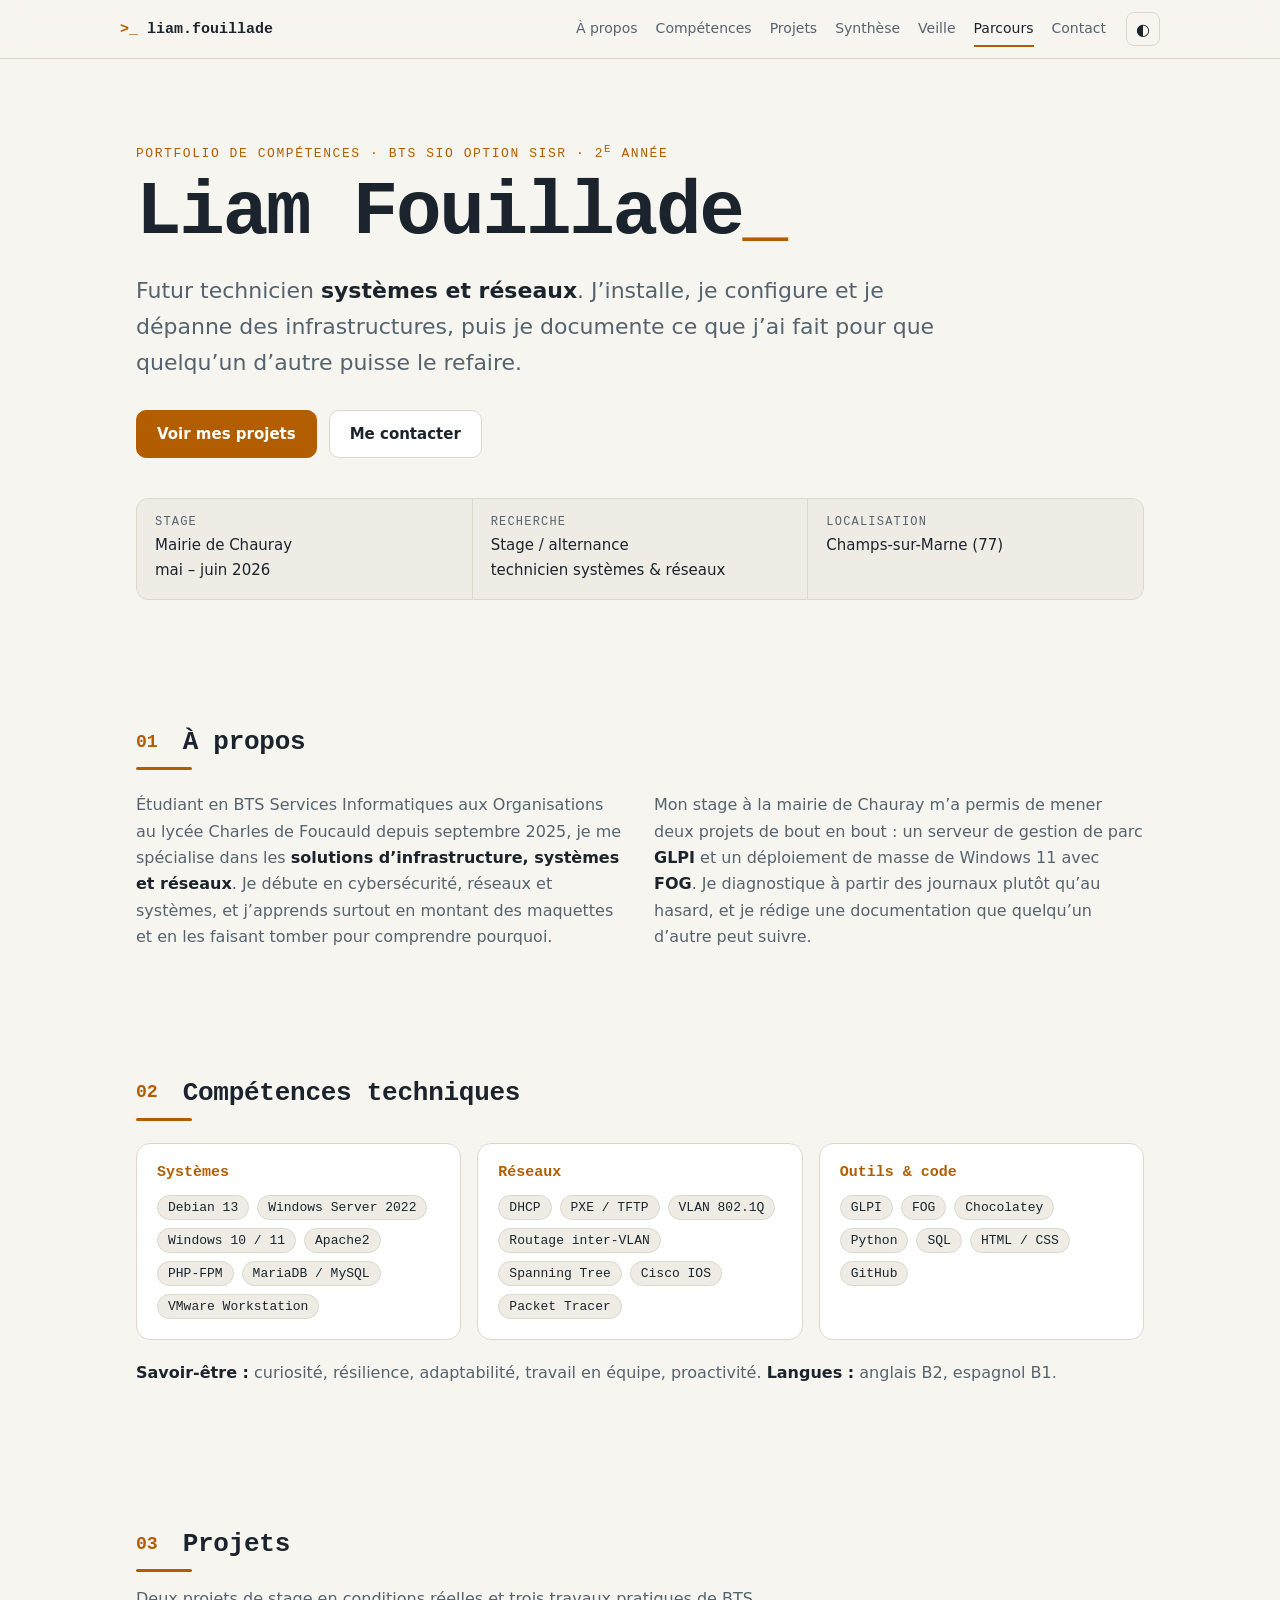
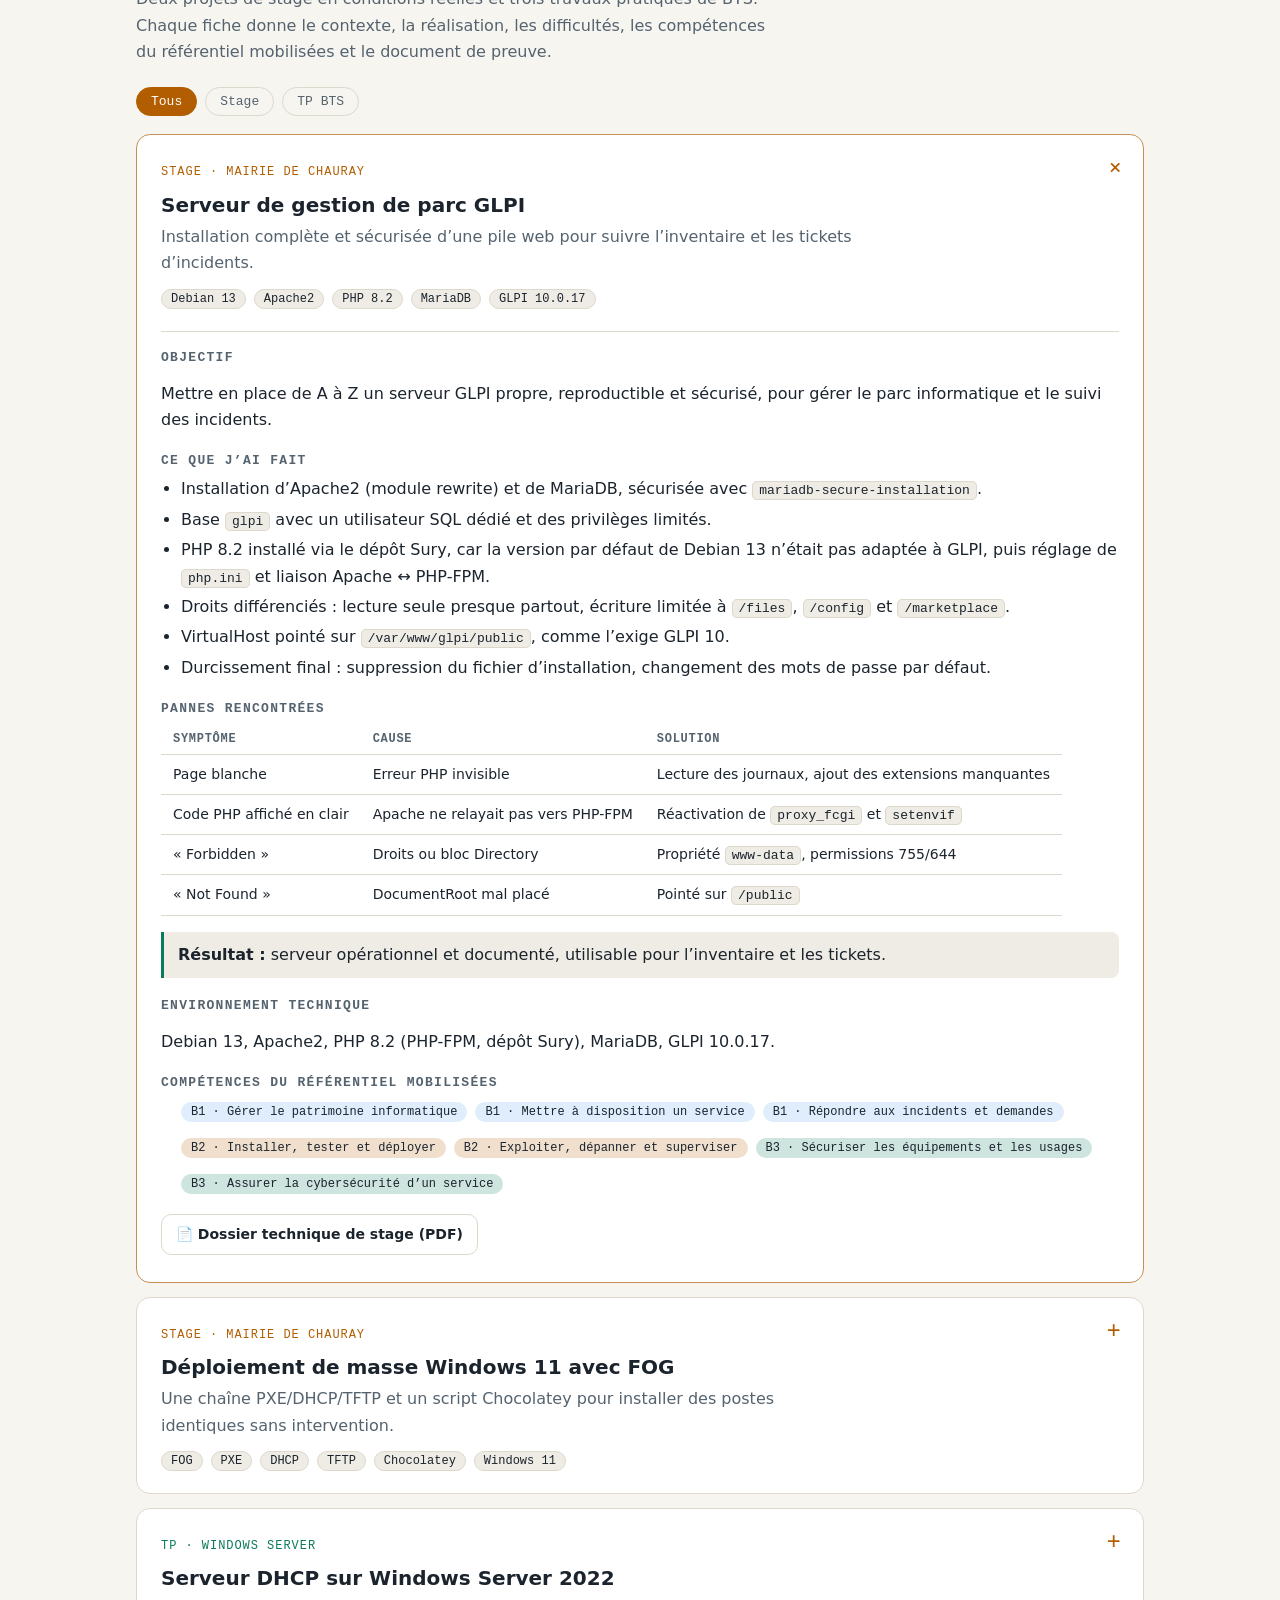
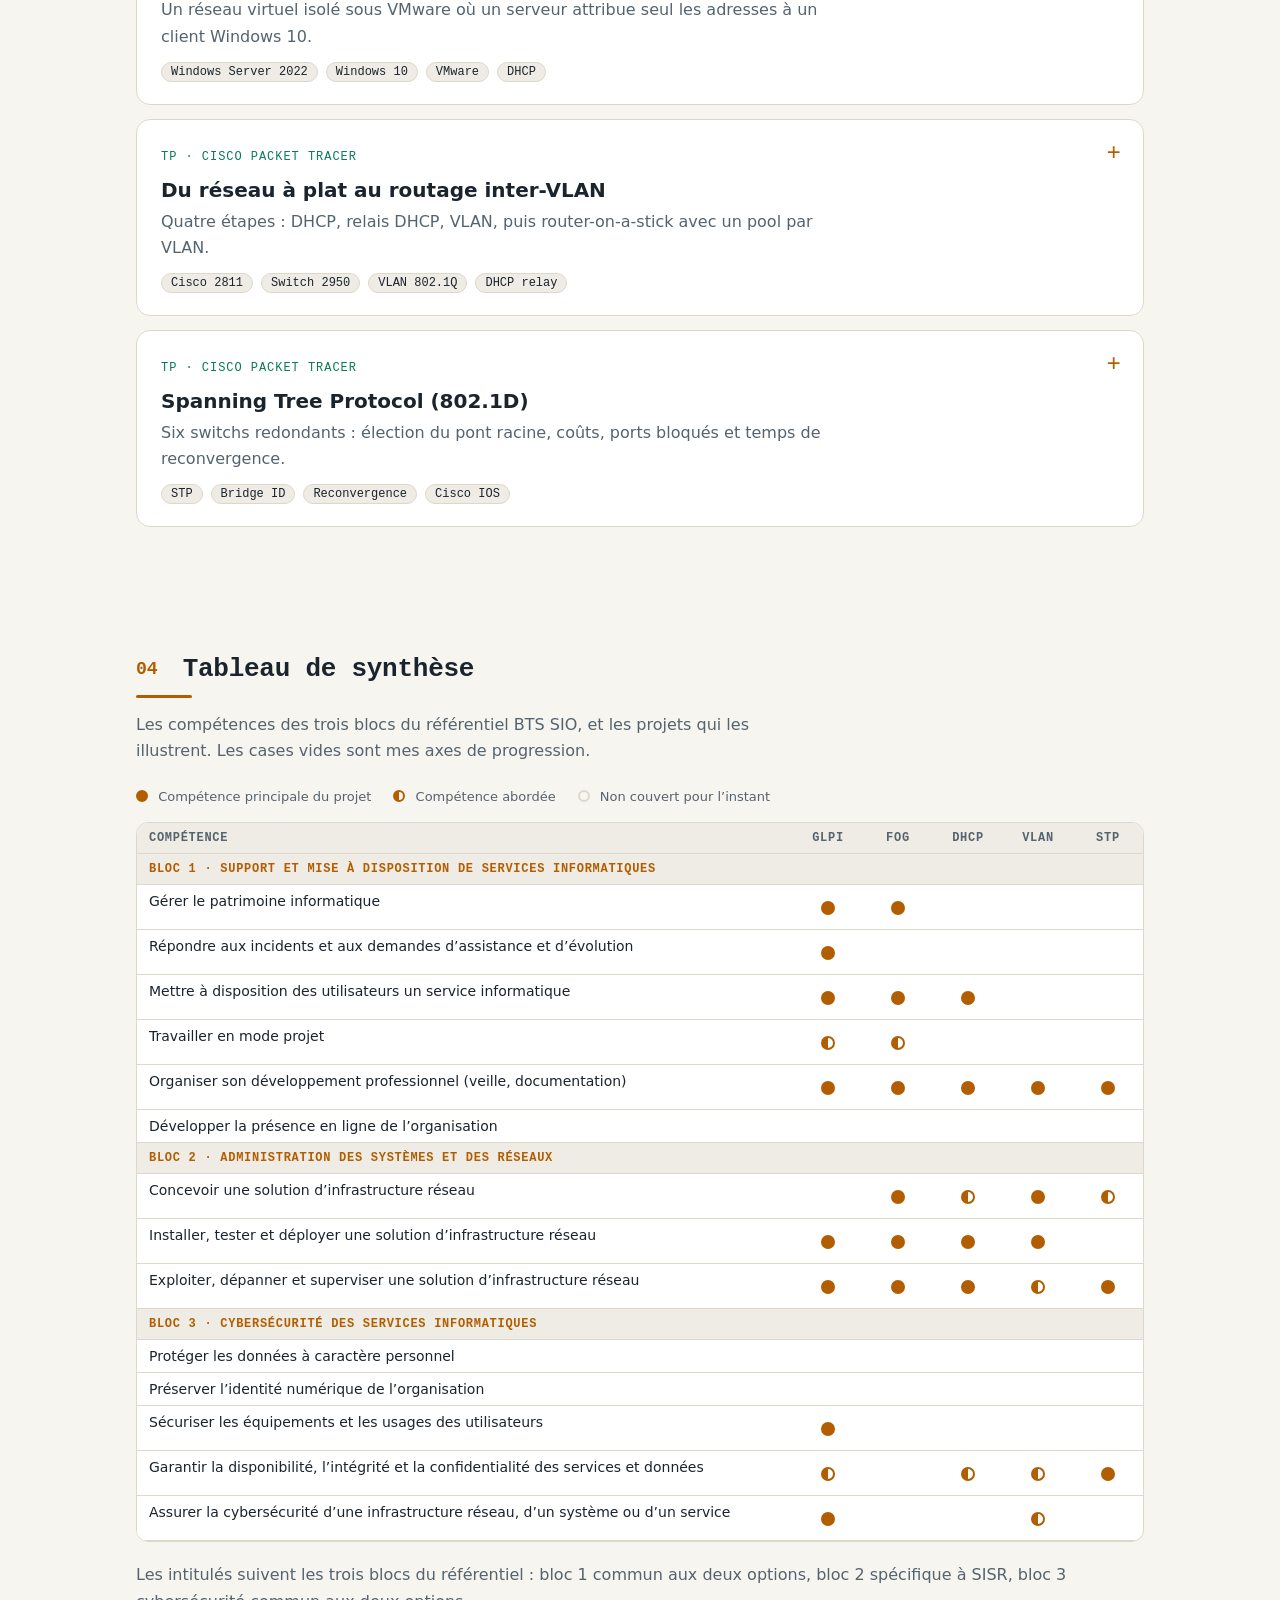
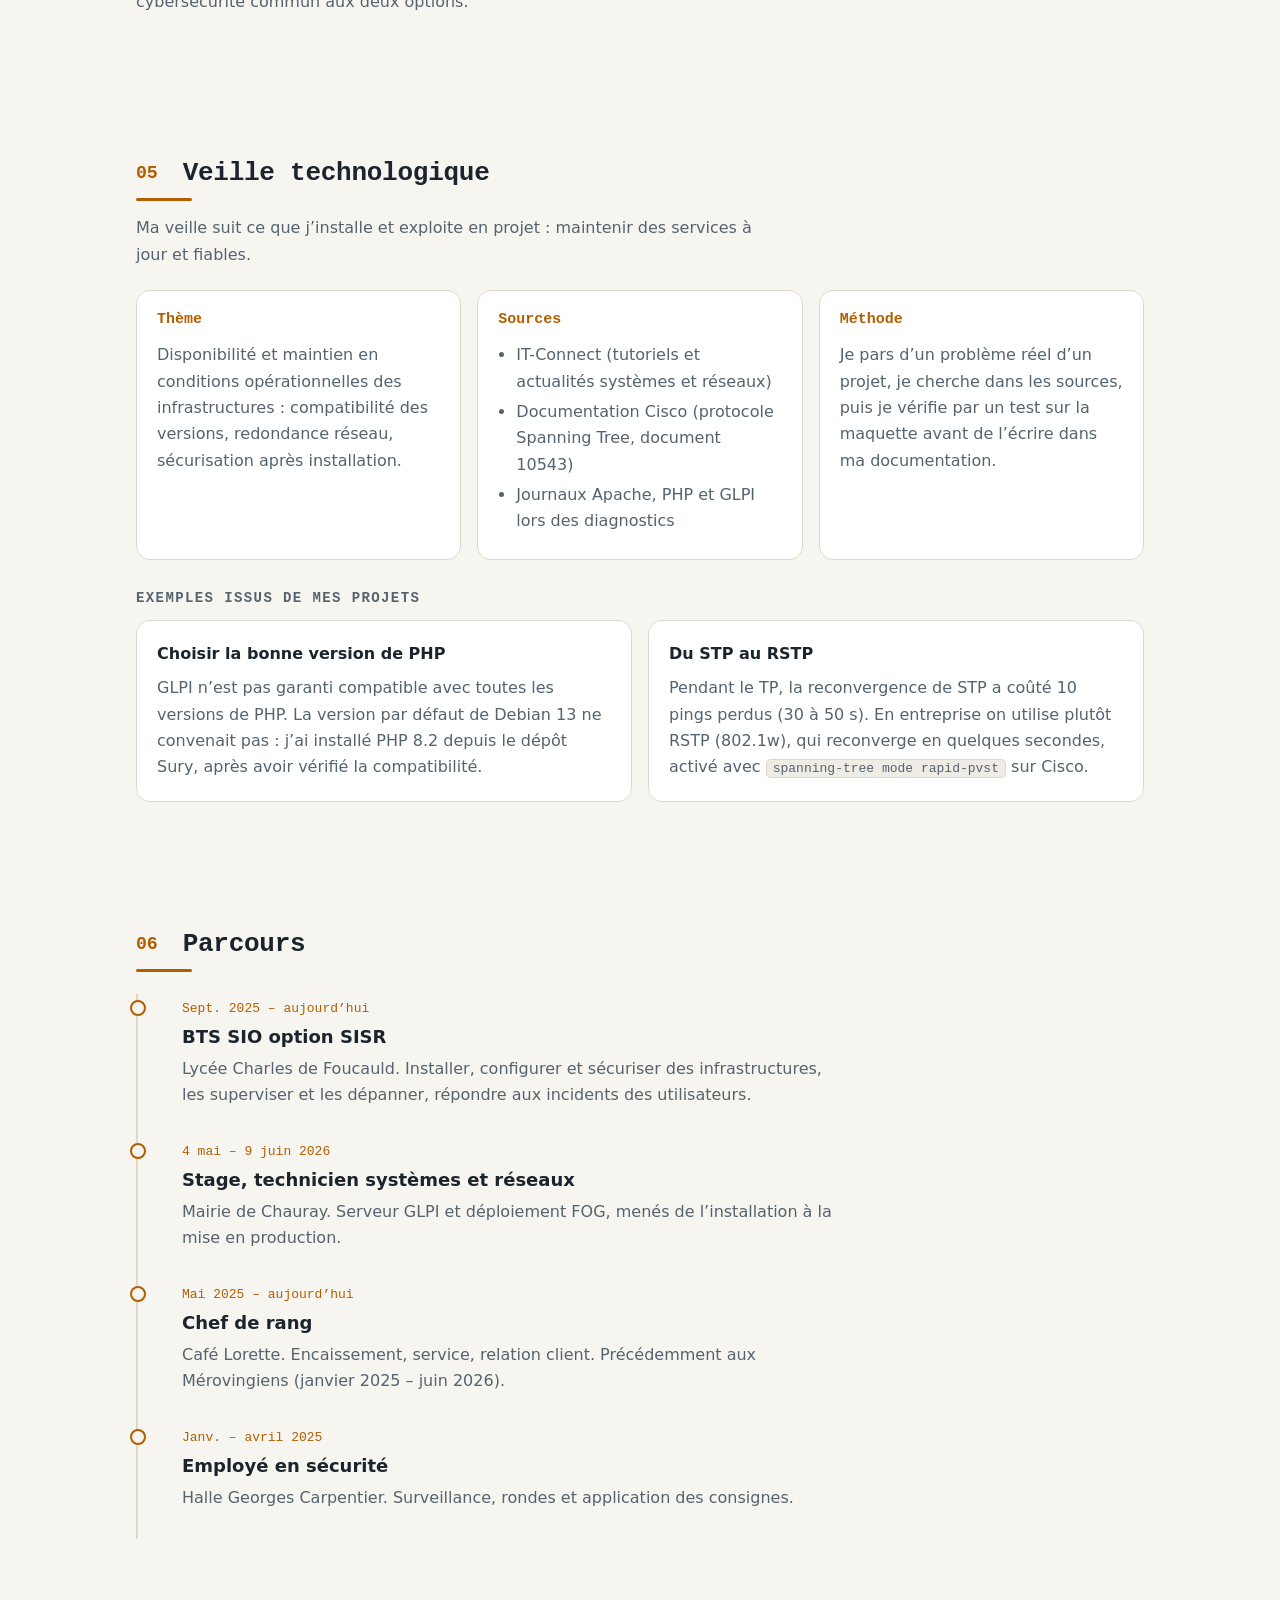
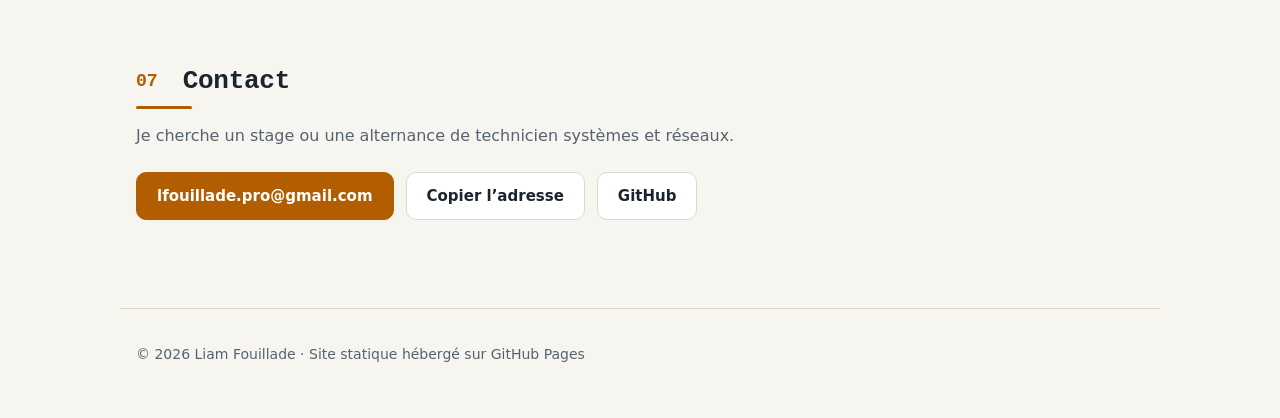
==== classique.html @ dba0dcd2 "Premier commit du portfolio Visite 3D de la chambre (index.html), version classique, documentations " ====
<!doctype html>
<html lang="fr">
<head>
<meta charset="utf-8">
<meta name="viewport" content="width=device-width, initial-scale=1">
<title>Liam Fouillade — Systèmes & Réseaux</title>
<meta name="description" content="Portfolio de Liam Fouillade, étudiant en BTS SIO option SISR : GLPI, FOG, DHCP, VLAN, Spanning Tree.">
<link rel="icon" href="data:image/svg+xml,%3Csvg xmlns='http://www.w3.org/2000/svg' viewBox='0 0 32 32'%3E%3Crect width='32' height='32' rx='7' fill='%230f1720'/%3E%3Ctext x='16' y='22' font-family='monospace' font-size='16' font-weight='700' text-anchor='middle' fill='%23f5a623'%3E%3E_%3C/text%3E%3C/svg%3E">
<script>document.documentElement.classList.add("js")</script>
<link rel="stylesheet" href="style.css">
</head>
<body>
<a class="skip" href="#projets">Aller aux projets</a>
<div id="progress" aria-hidden="true"></div>

<header class="top">
  <a class="brand" href="#top" aria-label="Accueil"><span class="prompt">&gt;_</span> liam.fouillade</a>
  <nav aria-label="Navigation principale">
    <a href="#apropos">À propos</a>
    <a href="#competences">Compétences</a>
    <a href="#projets">Projets</a>
    <a href="#synthese">Synthèse</a>
    <a href="#veille">Veille</a>
    <a href="#parcours">Parcours</a>
    <a href="#contact">Contact</a>
  </nav>
  <button id="theme" class="theme" type="button" aria-label="Changer de thème">◐</button>
</header>

<main id="top">
  <section class="hero">
    <p class="eyebrow">Portfolio de compétences · BTS SIO option SISR · 2<sup>e</sup> année</p>
    <h1>Liam Fouillade<span class="cursor" aria-hidden="true">_</span></h1>
    <p class="lead">Futur technicien <strong>systèmes et réseaux</strong>. J’installe, je configure et je dépanne des infrastructures, puis je documente ce que j’ai fait pour que quelqu’un d’autre puisse le refaire.</p>
    <div class="cta">
      <a class="btn primary" href="#projets">Voir mes projets</a>
      <a class="btn" href="mailto:lfouillade.pro@gmail.com">Me contacter</a>
    </div>
    <dl class="facts">
      <div><dt>Stage</dt><dd>Mairie de Chauray<br>mai – juin 2026</dd></div>
      <div><dt>Recherche</dt><dd>Stage / alternance<br>technicien systèmes & réseaux</dd></div>
      <div><dt>Localisation</dt><dd>Champs-sur-Marne (77)</dd></div>
    </dl>
  </section>

  <section id="apropos">
    <h2><span class="num">01</span> À propos</h2>
    <div class="two">
      <p>Étudiant en BTS Services Informatiques aux Organisations au lycée Charles de Foucauld depuis septembre 2025, je me spécialise dans les <strong>solutions d’infrastructure, systèmes et réseaux</strong>. Je débute en cybersécurité, réseaux et systèmes, et j’apprends surtout en montant des maquettes et en les faisant tomber pour comprendre pourquoi.</p>
      <p>Mon stage à la mairie de Chauray m’a permis de mener deux projets de bout en bout : un serveur de gestion de parc <strong>GLPI</strong> et un déploiement de masse de Windows 11 avec <strong>FOG</strong>. Je diagnostique à partir des journaux plutôt qu’au hasard, et je rédige une documentation que quelqu’un d’autre peut suivre.</p>
    </div>
  </section>

  <section id="competences">
    <h2><span class="num">02</span> Compétences techniques</h2>
    <div class="grid3">
      <article class="card">
        <h3>Systèmes</h3>
        <ul class="tags">
          <li>Debian 13</li><li>Windows Server 2022</li><li>Windows 10 / 11</li><li>Apache2</li><li>PHP-FPM</li><li>MariaDB / MySQL</li><li>VMware Workstation</li>
        </ul>
      </article>
      <article class="card">
        <h3>Réseaux</h3>
        <ul class="tags">
          <li>DHCP</li><li>PXE / TFTP</li><li>VLAN 802.1Q</li><li>Routage inter-VLAN</li><li>Spanning Tree</li><li>Cisco IOS</li><li>Packet Tracer</li>
        </ul>
      </article>
      <article class="card">
        <h3>Outils & code</h3>
        <ul class="tags">
          <li>GLPI</li><li>FOG</li><li>Chocolatey</li><li>Python</li><li>SQL</li><li>HTML / CSS</li><li>GitHub</li>
        </ul>
      </article>
    </div>
    <p class="note"><strong>Savoir-être :</strong> curiosité, résilience, adaptabilité, travail en équipe, proactivité. <strong>Langues :</strong> anglais B2, espagnol B1.</p>
  </section>

  <section id="projets">
    <h2><span class="num">03</span> Projets</h2>
    <p class="sub">Deux projets de stage en conditions réelles et trois travaux pratiques de BTS. Chaque fiche donne le contexte, la réalisation, les difficultés, les compétences du référentiel mobilisées et le document de preuve.</p>

    <div class="filters" role="group" aria-label="Filtrer les projets">
      <button class="chip on" data-f="all" type="button">Tous</button>
      <button class="chip" data-f="stage" type="button">Stage</button>
      <button class="chip" data-f="tp" type="button">TP BTS</button>
    </div>

    <div class="projects">

      <details class="project" data-k="stage" open>
        <summary>
          <span class="badge">Stage · Mairie de Chauray</span>
          <h3>Serveur de gestion de parc GLPI</h3>
          <p>Installation complète et sécurisée d’une pile web pour suivre l’inventaire et les tickets d’incidents.</p>
          <ul class="tags small"><li>Debian 13</li><li>Apache2</li><li>PHP 8.2</li><li>MariaDB</li><li>GLPI 10.0.17</li></ul>
        </summary>
        <div class="body">
          <h4>Objectif</h4>
          <p>Mettre en place de A à Z un serveur GLPI propre, reproductible et sécurisé, pour gérer le parc informatique et le suivi des incidents.</p>
          <h4>Ce que j’ai fait</h4>
          <ul>
            <li>Installation d’Apache2 (module rewrite) et de MariaDB, sécurisée avec <code>mariadb-secure-installation</code>.</li>
            <li>Base <code>glpi</code> avec un utilisateur SQL dédié et des privilèges limités.</li>
            <li>PHP 8.2 installé via le dépôt Sury, car la version par défaut de Debian 13 n’était pas adaptée à GLPI, puis réglage de <code>php.ini</code> et liaison Apache ↔ PHP-FPM.</li>
            <li>Droits différenciés : lecture seule presque partout, écriture limitée à <code>/files</code>, <code>/config</code> et <code>/marketplace</code>.</li>
            <li>VirtualHost pointé sur <code>/var/www/glpi/public</code>, comme l’exige GLPI 10.</li>
            <li>Durcissement final : suppression du fichier d’installation, changement des mots de passe par défaut.</li>
          </ul>
          <h4>Pannes rencontrées</h4>
          <table>
            <thead><tr><th>Symptôme</th><th>Cause</th><th>Solution</th></tr></thead>
            <tbody>
              <tr><td>Page blanche</td><td>Erreur PHP invisible</td><td>Lecture des journaux, ajout des extensions manquantes</td></tr>
              <tr><td>Code PHP affiché en clair</td><td>Apache ne relayait pas vers PHP-FPM</td><td>Réactivation de <code>proxy_fcgi</code> et <code>setenvif</code></td></tr>
              <tr><td>« Forbidden »</td><td>Droits ou bloc Directory</td><td>Propriété <code>www-data</code>, permissions 755/644</td></tr>
              <tr><td>« Not Found »</td><td>DocumentRoot mal placé</td><td>Pointé sur <code>/public</code></td></tr>
            </tbody>
          </table>
          <p class="result"><strong>Résultat :</strong> serveur opérationnel et documenté, utilisable pour l’inventaire et les tickets.</p>
                  <h4>Environnement technique</h4>
          <p>Debian 13, Apache2, PHP 8.2 (PHP-FPM, dépôt Sury), MariaDB, GLPI 10.0.17.</p>
          <h4>Compétences du référentiel mobilisées</h4>
          <ul class="tags small skills"><li class="b1">B1 · Gérer le patrimoine informatique</li><li class="b1">B1 · Mettre à disposition un service</li><li class="b1">B1 · Répondre aux incidents et demandes</li><li class="b2">B2 · Installer, tester et déployer</li><li class="b2">B2 · Exploiter, dépanner et superviser</li><li class="b3">B3 · Sécuriser les équipements et les usages</li><li class="b3">B3 · Assurer la cybersécurité d’un service</li></ul>
          <p class="doc"><a class="btn" href="docs/dossier-stage-glpi-fog.pdf" target="_blank" rel="noopener">📄 Dossier technique de stage (PDF)</a></p>
        </div>
      </details>

      <details class="project" data-k="stage">
        <summary>
          <span class="badge">Stage · Mairie de Chauray</span>
          <h3>Déploiement de masse Windows 11 avec FOG</h3>
          <p>Une chaîne PXE/DHCP/TFTP et un script Chocolatey pour installer des postes identiques sans intervention.</p>
          <ul class="tags small"><li>FOG</li><li>PXE</li><li>DHCP</li><li>TFTP</li><li>Chocolatey</li><li>Windows 11</li></ul>
        </summary>
        <div class="body">
          <h4>Objectif</h4>
          <p>Déployer Windows 11 et un socle logiciel complet sur plusieurs postes à la fois, sans réinstaller chaque machine à la main.</p>
          <h4>Architecture</h4>
          <ul>
            <li>Serveur FOG : interface web, stockage des images, tâches de capture et de déploiement.</li>
            <li>DHCP sur le serveur FOG avec options PXE 66/67 pour que les postes trouvent le démarrage réseau.</li>
            <li>Poste modèle Windows 11 capturé en image disque multi-partitions (<code>Win11full</code>).</li>
          </ul>
          <h4>Automatisation</h4>
          <p>Une tâche planifiée lance au premier démarrage un script qui installe via Chocolatey les logiciels courants (navigateurs, VLC, LibreOffice, Adobe Reader, TeamViewer, Citrix Workspace, Office 365…) et via des installateurs locaux les outils spécifiques. La tâche se supprime ensuite pour éviter toute réinstallation.</p>
          <h4>Pannes rencontrées</h4>
          <table>
            <thead><tr><th>Symptôme</th><th>Cause</th><th>Solution</th></tr></thead>
            <tbody>
              <tr><td>Capture réussie, finalisation en échec</td><td>Compte FTP de FOG mal configuré</td><td>Correction du compte <code>fogproject</code></td></tr>
              <tr><td>Image <code>Win11</code> inutilisable</td><td>Fichier vide, capture mal finalisée</td><td>Récupération depuis le dossier temporaire, bascule sur <code>Win11full</code></td></tr>
              <tr><td>Blocages de droits</td><td>Permissions sur <code>/images</code></td><td>Ouverture temporaire, propriété rétablie</td></tr>
            </tbody>
          </table>
          <p class="result"><strong>Résultat :</strong> parc déployé de façon homogène, avec une procédure réutilisable.</p>
                  <h4>Environnement technique</h4>
          <p>Serveur FOG, DHCP avec options PXE 66/67, TFTP, FTP/NFS, poste modèle Windows 11, Chocolatey.</p>
          <h4>Compétences du référentiel mobilisées</h4>
          <ul class="tags small skills"><li class="b1">B1 · Gérer le patrimoine informatique</li><li class="b1">B1 · Mettre à disposition un service</li><li class="b2">B2 · Concevoir une solution d’infrastructure</li><li class="b2">B2 · Installer, tester et déployer</li><li class="b2">B2 · Exploiter, dépanner et superviser</li></ul>
          <p class="doc"><a class="btn" href="docs/dossier-stage-glpi-fog.pdf" target="_blank" rel="noopener">📄 Dossier technique de stage (PDF)</a></p>
        </div>
      </details>

      <details class="project" data-k="tp">
        <summary>
          <span class="badge alt">TP · Windows Server</span>
          <h3>Serveur DHCP sur Windows Server 2022</h3>
          <p>Un réseau virtuel isolé sous VMware où un serveur attribue seul les adresses à un client Windows 10.</p>
          <ul class="tags small"><li>Windows Server 2022</li><li>Windows 10</li><li>VMware</li><li>DHCP</li></ul>
        </summary>
        <div class="body">
          <h4>Objectif</h4>
          <p>Faire distribuer automatiquement une adresse IP par un serveur Windows Server 2022 à un poste Windows 10, sans interférence.</p>
          <h4>Démarche</h4>
          <ul>
            <li>Analyse des réseaux VMware : VMnet1 et VMnet8 ont déjà un DHCP intégré qui entrerait en concurrence, et le mode Bridged risquerait de distribuer des adresses sur le vrai réseau.</li>
            <li>Choix d’un <strong>LAN Segment</strong> : réseau totalement isolé où le serveur est le seul DHCP.</li>
            <li>IP statique pour le serveur, hors de la plage distribuée, puis installation du rôle DHCP.</li>
            <li>Création de l’étendue <code>LANM2L</code> : 172.16.2.10 à 172.16.2.16, masque 255.255.255.0.</li>
          </ul>
          <p class="result"><strong>Résultat :</strong> le client a reçu 172.16.2.10, la première adresse de la plage. La documentation inclut un tableau de dépannage (adresse VMware reçue, pare-feu ICMP, étendue désactivée, plage pleine) et un glossaire.</p>
                  <h4>Environnement technique</h4>
          <p>VMware Workstation, Windows Server 2022, Windows 10 (build 19045), LAN Segment isolé, étendue 172.16.2.10 à 172.16.2.16.</p>
          <h4>Compétences du référentiel mobilisées</h4>
          <ul class="tags small skills"><li class="b1">B1 · Mettre à disposition un service</li><li class="b2">B2 · Installer, tester et déployer</li><li class="b2">B2 · Exploiter, dépanner et superviser</li></ul>
          <p class="doc"><a class="btn" href="docs/tp-dhcp-windows-server.pdf" target="_blank" rel="noopener">📄 Documentation du TP DHCP (PDF)</a></p>
        </div>
      </details>

      <details class="project" data-k="tp">
        <summary>
          <span class="badge alt">TP · Cisco Packet Tracer</span>
          <h3>Du réseau à plat au routage inter-VLAN</h3>
          <p>Quatre étapes : DHCP, relais DHCP, VLAN, puis router-on-a-stick avec un pool par VLAN.</p>
          <ul class="tags small"><li>Cisco 2811</li><li>Switch 2950</li><li>VLAN 802.1Q</li><li>DHCP relay</li></ul>
        </summary>
        <div class="body">
          <h4>Progression</h4>
          <table>
            <thead><tr><th>Étape</th><th>Configuration</th><th>Résultat</th></tr></thead>
            <tbody>
              <tr><td>1</td><td>Serveur DHCP et 4 PC sur un même switch</td><td>Tous adressés, sans routeur</td></tr>
              <tr><td>2</td><td>Routeur avec relais DHCP (<code>ip helper-address</code>)</td><td>Tous adressés, un seul réseau</td></tr>
              <tr><td>3</td><td>VLAN 2 INFO et VLAN 3 VENTE sur le switch</td><td>VLAN isolés, pas d’adresse</td></tr>
              <tr><td>4</td><td>Trunk 802.1Q, sous-interfaces dot1Q, un pool par VLAN</td><td>VLAN séparés et routés entre eux</td></tr>
            </tbody>
          </table>
          <h4>Plan d’adressage final</h4>
          <p>VLAN 2 INFO en 172.16.0.0/24 (passerelle .254) et VLAN 3 VENTE en 172.17.0.0/24 (passerelle .254), réseau serveur en 172.18.0.0/24.</p>
          <h4>Esprit critique</h4>
          <p>J’ai relu mon propre fichier et relevé trois anomalies : une adresse résiduelle sur l’interface physique, deux pools couvrant la même plage, et un nom de pool avec une espace finale. J’ai aussi vérifié que la documentation ne dise rien de plus que ce que je sais expliquer.</p>
                  <h4>Environnement technique</h4>
          <p>Cisco Packet Tracer : routeur 2811, switch 2950-24, Server-PT, 4 PC. VLAN 2 INFO, VLAN 3 VENTE, trunk 802.1Q, sous-interfaces dot1Q.</p>
          <h4>Compétences du référentiel mobilisées</h4>
          <ul class="tags small skills"><li class="b2">B2 · Concevoir une solution d’infrastructure</li><li class="b2">B2 · Installer, tester et déployer</li><li class="b3">B3 · Segmenter pour sécuriser un réseau</li></ul>
          <p class="doc"><a class="btn" href="docs/tp-vlan-routage-inter-vlan.pdf" target="_blank" rel="noopener">📄 Documentation du TP VLAN (PDF)</a></p>
        </div>
      </details>

      <details class="project" data-k="tp">
        <summary>
          <span class="badge alt">TP · Cisco Packet Tracer</span>
          <h3>Spanning Tree Protocol (802.1D)</h3>
          <p>Six switchs redondants : élection du pont racine, coûts, ports bloqués et temps de reconvergence.</p>
          <ul class="tags small"><li>STP</li><li>Bridge ID</li><li>Reconvergence</li><li>Cisco IOS</li></ul>
        </summary>
        <div class="body">
          <h4>Objectif</h4>
          <p>Comprendre comment STP supprime les boucles d’un réseau redondant et comment il se rétablit après une panne.</p>
          <h4>Quatre scénarios testés</h4>
          <ul>
            <li><strong>Coupure d’un lien :</strong> un port bloqué prend le relais, avec 10 pings perdus pendant la reconvergence (30 à 50 s).</li>
            <li><strong>Liens Gigabit :</strong> STP préfère un chemin à deux sauts (coût 4 + 4 = 8) au lien direct FastEthernet (19).</li>
            <li><strong>Changement de priorité :</strong> <code>spanning-tree vlan 1 priority 8192</code> fait de SW2 le nouveau pont racine.</li>
            <li><strong>Panne du pont racine :</strong> avec un <code>ping -t</code> continu, 5 paquets perdus sur 157, puis SW1 est élu racine à la plus petite adresse MAC.</li>
          </ul>
          <h4>Mise en application</h4>
          <p>Avec des priorités imposées (4096 pour SW5 et SW3, 8192 pour SW1 et SW2, 20480 pour SW4), j’ai déterminé à la main le pont racine, les ports racine et les liens bloqués, en départageant les égalités par le Bridge ID. J’ai aussi expliqué pourquoi Cisco affiche 32769 au lieu de 32768 (extension d’identifiant de VLAN).</p>
                  <h4>Environnement technique</h4>
          <p>Cisco Packet Tracer : 6 switchs (SW1 à SW6), liens FastEthernet et Gigabit, commandes <code>show spanning-tree</code> et <code>spanning-tree vlan 1 priority</code>.</p>
          <h4>Compétences du référentiel mobilisées</h4>
          <ul class="tags small skills"><li class="b2">B2 · Concevoir une solution d’infrastructure</li><li class="b2">B2 · Exploiter, dépanner et superviser</li><li class="b3">B3 · Garantir la disponibilité des services</li></ul>
          <p class="doc"><a class="btn" href="docs/tp-spanning-tree.pdf" target="_blank" rel="noopener">📄 Compte rendu du TP Spanning Tree (PDF)</a></p>
        </div>
      </details>

    </div>
  </section>

  <section id="synthese">
    <h2><span class="num">04</span> Tableau de synthèse</h2>
    <p class="sub">Les compétences des trois blocs du référentiel BTS SIO, et les projets qui les illustrent. Les cases vides sont mes axes de progression.</p>
    <div class="legend"><span><i class="dot full"></i> Compétence principale du projet</span><span><i class="dot half"></i> Compétence abordée</span><span><i class="dot none"></i> Non couvert pour l’instant</span></div>
    <div class="scroll">
    <table class="matrix">
      <thead><tr><th scope="col">Compétence</th><th scope="col">GLPI</th><th scope="col">FOG</th><th scope="col">DHCP</th><th scope="col">VLAN</th><th scope="col">STP</th></tr></thead>
      <tbody>
        <tr class="grp"><th colspan="6">Bloc 1 · Support et mise à disposition de services informatiques</th></tr>
        <tr><th scope="row">Gérer le patrimoine informatique</th><td><i class="dot full" role="img" aria-label="Compétence principale"></i></td><td><i class="dot full" role="img" aria-label="Compétence principale"></i></td><td></td><td></td><td></td></tr>
        <tr><th scope="row">Répondre aux incidents et aux demandes d’assistance et d’évolution</th><td><i class="dot full" role="img" aria-label="Compétence principale"></i></td><td></td><td></td><td></td><td></td></tr>
        <tr><th scope="row">Mettre à disposition des utilisateurs un service informatique</th><td><i class="dot full" role="img" aria-label="Compétence principale"></i></td><td><i class="dot full" role="img" aria-label="Compétence principale"></i></td><td><i class="dot full" role="img" aria-label="Compétence principale"></i></td><td></td><td></td></tr>
        <tr><th scope="row">Travailler en mode projet</th><td><i class="dot half" role="img" aria-label="Compétence abordée"></i></td><td><i class="dot half" role="img" aria-label="Compétence abordée"></i></td><td></td><td></td><td></td></tr>
        <tr><th scope="row">Organiser son développement professionnel (veille, documentation)</th><td><i class="dot full" role="img" aria-label="Compétence principale"></i></td><td><i class="dot full" role="img" aria-label="Compétence principale"></i></td><td><i class="dot full" role="img" aria-label="Compétence principale"></i></td><td><i class="dot full" role="img" aria-label="Compétence principale"></i></td><td><i class="dot full" role="img" aria-label="Compétence principale"></i></td></tr>
        <tr><th scope="row">Développer la présence en ligne de l’organisation</th><td></td><td></td><td></td><td></td><td></td></tr>
        <tr class="grp"><th colspan="6">Bloc 2 · Administration des systèmes et des réseaux</th></tr>
        <tr><th scope="row">Concevoir une solution d’infrastructure réseau</th><td></td><td><i class="dot full" role="img" aria-label="Compétence principale"></i></td><td><i class="dot half" role="img" aria-label="Compétence abordée"></i></td><td><i class="dot full" role="img" aria-label="Compétence principale"></i></td><td><i class="dot half" role="img" aria-label="Compétence abordée"></i></td></tr>
        <tr><th scope="row">Installer, tester et déployer une solution d’infrastructure réseau</th><td><i class="dot full" role="img" aria-label="Compétence principale"></i></td><td><i class="dot full" role="img" aria-label="Compétence principale"></i></td><td><i class="dot full" role="img" aria-label="Compétence principale"></i></td><td><i class="dot full" role="img" aria-label="Compétence principale"></i></td><td></td></tr>
        <tr><th scope="row">Exploiter, dépanner et superviser une solution d’infrastructure réseau</th><td><i class="dot full" role="img" aria-label="Compétence principale"></i></td><td><i class="dot full" role="img" aria-label="Compétence principale"></i></td><td><i class="dot full" role="img" aria-label="Compétence principale"></i></td><td><i class="dot half" role="img" aria-label="Compétence abordée"></i></td><td><i class="dot full" role="img" aria-label="Compétence principale"></i></td></tr>
        <tr class="grp"><th colspan="6">Bloc 3 · Cybersécurité des services informatiques</th></tr>
        <tr><th scope="row">Protéger les données à caractère personnel</th><td></td><td></td><td></td><td></td><td></td></tr>
        <tr><th scope="row">Préserver l’identité numérique de l’organisation</th><td></td><td></td><td></td><td></td><td></td></tr>
        <tr><th scope="row">Sécuriser les équipements et les usages des utilisateurs</th><td><i class="dot full" role="img" aria-label="Compétence principale"></i></td><td></td><td></td><td></td><td></td></tr>
        <tr><th scope="row">Garantir la disponibilité, l’intégrité et la confidentialité des services et données</th><td><i class="dot half" role="img" aria-label="Compétence abordée"></i></td><td></td><td><i class="dot half" role="img" aria-label="Compétence abordée"></i></td><td><i class="dot half" role="img" aria-label="Compétence abordée"></i></td><td><i class="dot full" role="img" aria-label="Compétence principale"></i></td></tr>
        <tr><th scope="row">Assurer la cybersécurité d’une infrastructure réseau, d’un système ou d’un service</th><td><i class="dot full" role="img" aria-label="Compétence principale"></i></td><td></td><td></td><td><i class="dot half" role="img" aria-label="Compétence abordée"></i></td><td></td></tr>
      </tbody>
    </table>
    </div>
    <p class="note">Les intitulés suivent les trois blocs du référentiel : bloc 1 commun aux deux options, bloc 2 spécifique à SISR, bloc 3 cybersécurité commun aux deux options.</p>
  </section>

  <section id="veille">
    <h2><span class="num">05</span> Veille technologique</h2>
    <p class="sub">Ma veille suit ce que j’installe et exploite en projet : maintenir des services à jour et fiables.</p>
    <div class="grid3">
      <article class="card">
        <h3>Thème</h3>
        <p>Disponibilité et maintien en conditions opérationnelles des infrastructures : compatibilité des versions, redondance réseau, sécurisation après installation.</p>
      </article>
      <article class="card">
        <h3>Sources</h3>
        <ul class="plain">
          <li>IT-Connect (tutoriels et actualités systèmes et réseaux)</li>
          <li>Documentation Cisco (protocole Spanning Tree, document 10543)</li>
          <li>Journaux Apache, PHP et GLPI lors des diagnostics</li>
        </ul>
      </article>
      <article class="card">
        <h3>Méthode</h3>
        <p>Je pars d’un problème réel d’un projet, je cherche dans les sources, puis je vérifie par un test sur la maquette avant de l’écrire dans ma documentation.</p>
      </article>
    </div>
    <h3 class="subh">Exemples issus de mes projets</h3>
    <div class="grid2">
      <article class="card">
        <h4>Choisir la bonne version de PHP</h4>
        <p>GLPI n’est pas garanti compatible avec toutes les versions de PHP. La version par défaut de Debian 13 ne convenait pas : j’ai installé PHP 8.2 depuis le dépôt Sury, après avoir vérifié la compatibilité.</p>
      </article>
      <article class="card">
        <h4>Du STP au RSTP</h4>
        <p>Pendant le TP, la reconvergence de STP a coûté 10 pings perdus (30 à 50 s). En entreprise on utilise plutôt RSTP (802.1w), qui reconverge en quelques secondes, activé avec <code>spanning-tree mode rapid-pvst</code> sur Cisco.</p>
      </article>
    </div>
  </section>

  <section id="parcours">
    <h2><span class="num">06</span> Parcours</h2>
    <ol class="timeline">
      <li>
        <time>Sept. 2025 – aujourd’hui</time>
        <h3>BTS SIO option SISR</h3>
        <p>Lycée Charles de Foucauld. Installer, configurer et sécuriser des infrastructures, les superviser et les dépanner, répondre aux incidents des utilisateurs.</p>
      </li>
      <li>
        <time>4 mai – 9 juin 2026</time>
        <h3>Stage, technicien systèmes et réseaux</h3>
        <p>Mairie de Chauray. Serveur GLPI et déploiement FOG, menés de l’installation à la mise en production.</p>
      </li>
      <li>
        <time>Mai 2025 – aujourd’hui</time>
        <h3>Chef de rang</h3>
        <p>Café Lorette. Encaissement, service, relation client. Précédemment aux Mérovingiens (janvier 2025 – juin 2026).</p>
      </li>
      <li>
        <time>Janv. – avril 2025</time>
        <h3>Employé en sécurité</h3>
        <p>Halle Georges Carpentier. Surveillance, rondes et application des consignes.</p>
      </li>
    </ol>
  </section>

  <section id="contact">
    <h2><span class="num">07</span> Contact</h2>
    <p class="sub">Je cherche un stage ou une alternance de technicien systèmes et réseaux.</p>
    <div class="contact">
      <a class="btn primary" id="mail" href="mailto:lfouillade.pro@gmail.com">lfouillade.pro@gmail.com</a>
      <button class="btn" id="copy" type="button">Copier l’adresse</button>
      <a class="btn" href="https://github.com/1iam-boop" target="_blank" rel="noopener">GitHub</a>
          </div>
  </section>
</main>

<footer>
  <p>© <span id="year">2026</span> Liam Fouillade · Site statique hébergé sur GitHub Pages</p>
</footer>
<button id="up" type="button" aria-label="Retour en haut">↑</button>
<div id="toast" role="status" aria-live="polite"></div>
<script src="script.js"></script>
</body>
</html>
---- style.css ----
:root{
  --bg:#0d141b; --bg2:#121c26; --card:#16212d; --line:#243447;
  --text:#e6edf3; --muted:#93a4b5; --accent:#f5a623; --accent-ink:#1a1204; --ok:#4fd1a5;
  --mono:ui-monospace,"SF Mono","JetBrains Mono",Menlo,Consolas,monospace;
  --sans:system-ui,-apple-system,"Segoe UI",Roboto,"Helvetica Neue",sans-serif;
}
:root[data-theme="light"]{
  --bg:#f7f5f0; --bg2:#efece5; --card:#ffffff; --line:#ddd8cc;
  --text:#1b242d; --muted:#55636f; --accent:#b25e00; --accent-ink:#ffffff; --ok:#0b7a5a;
}
@media (prefers-color-scheme: light){
  :root:not([data-theme="dark"]){
    --bg:#f7f5f0; --bg2:#efece5; --card:#ffffff; --line:#ddd8cc;
    --text:#1b242d; --muted:#55636f; --accent:#b25e00; --accent-ink:#ffffff; --ok:#0b7a5a;
  }
}
*{box-sizing:border-box}
html{scroll-behavior:smooth;scroll-padding-top:72px}
body{margin:0;background:var(--bg);color:var(--text);font:16px/1.65 var(--sans);-webkit-font-smoothing:antialiased}
a{color:inherit}
.skip{position:absolute;left:-999px;top:8px;background:var(--accent);color:var(--accent-ink);padding:8px 12px;border-radius:6px;z-index:20}
.skip:focus{left:8px}
:focus-visible{outline:2px solid var(--accent);outline-offset:3px;border-radius:4px}

.top{position:sticky;top:0;z-index:10;display:flex;align-items:center;gap:20px;padding:12px max(16px,calc((100% - 1040px)/2));background:color-mix(in srgb,var(--bg) 88%,transparent);backdrop-filter:blur(10px);border-bottom:1px solid var(--line)}
.brand{font:600 15px var(--mono);text-decoration:none;margin-right:auto}
.prompt{color:var(--accent)}
.top nav{display:flex;gap:18px}
.top nav a{color:var(--muted);text-decoration:none;font-size:14px}
.top nav a:hover{color:var(--text)}
.theme{background:none;border:1px solid var(--line);color:var(--text);width:34px;height:34px;border-radius:8px;cursor:pointer;font-size:16px}
.theme:hover{border-color:var(--accent)}

main,footer{max-width:1040px;margin:0 auto;padding:0 16px}
section{padding:72px 0 8px}
h2{font:600 26px/1.2 var(--mono);margin:0 0 22px;letter-spacing:-.01em}
.num{color:var(--accent);margin-right:10px;font-size:.7em;vertical-align:.12em}
.sub{color:var(--muted);margin:-8px 0 22px;max-width:62ch}

.hero{padding-top:84px}
.eyebrow{font:500 13px var(--mono);color:var(--accent);text-transform:uppercase;letter-spacing:.12em;margin:0 0 14px}
h1{font:700 clamp(40px,8vw,76px)/1.02 var(--mono);letter-spacing:-.03em;margin:0 0 20px}
.cursor{color:var(--accent);animation:blink 1.1s steps(1) infinite}
@keyframes blink{50%{opacity:0}}
.lead{font-size:clamp(18px,2.4vw,22px);color:var(--muted);max-width:60ch;margin:0 0 28px}
.lead strong{color:var(--text)}
.cta{display:flex;flex-wrap:wrap;gap:12px;margin-bottom:40px}
.btn{display:inline-block;padding:11px 20px;border:1px solid var(--line);border-radius:10px;text-decoration:none;font-weight:600;font-size:15px;background:var(--card);transition:transform .15s,border-color .15s}
.btn:hover{border-color:var(--accent);transform:translateY(-1px)}
.btn.primary{background:var(--accent);color:var(--accent-ink);border-color:var(--accent)}
.facts{display:grid;grid-template-columns:repeat(auto-fit,minmax(220px,1fr));gap:1px;background:var(--line);border:1px solid var(--line);border-radius:12px;overflow:hidden;margin:0}
.facts div{background:var(--bg2);padding:16px 18px}
.facts dt{font:500 12px var(--mono);color:var(--muted);text-transform:uppercase;letter-spacing:.1em;margin-bottom:4px}
.facts dd{margin:0;font-size:15px}

.two{display:grid;grid-template-columns:1fr 1fr;gap:28px}
.two p{margin:0;color:var(--muted)}
.two strong{color:var(--text)}

.grid3{display:grid;grid-template-columns:repeat(auto-fit,minmax(260px,1fr));gap:16px}
.card{background:var(--card);border:1px solid var(--line);border-radius:14px;padding:20px}
.card h3{font:600 15px var(--mono);margin:0 0 14px;color:var(--accent)}
.tags{list-style:none;margin:0;padding:0;display:flex;flex-wrap:wrap;gap:8px}
.tags li{font:500 13px var(--mono);padding:4px 10px;border:1px solid var(--line);border-radius:999px;background:var(--bg2)}
.tags.small li{font-size:12px;padding:2px 9px}
.note{color:var(--muted);margin-top:20px}
.note strong{color:var(--text)}

.filters{display:flex;gap:8px;margin-bottom:18px}
.chip{font:500 13px var(--mono);padding:6px 14px;border:1px solid var(--line);background:none;color:var(--muted);border-radius:999px;cursor:pointer}
.chip.on{background:var(--accent);color:var(--accent-ink);border-color:var(--accent)}
.projects{display:grid;gap:14px}
.project{background:var(--card);border:1px solid var(--line);border-radius:14px;transition:border-color .2s}
.project[open],.project:hover{border-color:color-mix(in srgb,var(--accent) 60%,var(--line))}
.project[hidden]{display:none}
summary{list-style:none;cursor:pointer;padding:22px 24px;position:relative}
summary::-webkit-details-marker{display:none}
summary::after{content:"+";position:absolute;right:22px;top:20px;font:400 24px var(--mono);color:var(--accent);transition:transform .2s}
.project[open] summary::after{transform:rotate(45deg)}
summary h3{font:600 20px/1.3 var(--sans);margin:8px 40px 6px 0}
summary p{margin:0 0 12px;color:var(--muted);max-width:68ch}
.badge{font:500 12px var(--mono);color:var(--accent);text-transform:uppercase;letter-spacing:.08em}
.badge.alt{color:var(--ok)}
.body{padding:0 24px 24px;border-top:1px solid var(--line);margin:0 24px;padding:18px 0 4px}
.body h4{font:600 13px var(--mono);text-transform:uppercase;letter-spacing:.1em;color:var(--muted);margin:20px 0 8px}
.body h4:first-child{margin-top:0}
.body p,.body li{color:var(--text)}
.body ul{padding-left:20px;margin:0}
.body li{margin:4px 0}
code{font:13px var(--mono);background:var(--bg2);border:1px solid var(--line);padding:1px 6px;border-radius:5px}
table{width:100%;border-collapse:collapse;font-size:14px;margin:4px 0 8px;display:block;overflow-x:auto}
th,td{text-align:left;padding:8px 12px;border-bottom:1px solid var(--line);vertical-align:top}
th{font:600 12px var(--mono);color:var(--muted);text-transform:uppercase;letter-spacing:.06em;white-space:nowrap}
.result{background:var(--bg2);border-left:3px solid var(--ok);padding:10px 14px;border-radius:0 8px 8px 0;margin:16px 0 18px}

.timeline{list-style:none;margin:0;padding:0 0 0 22px;border-left:2px solid var(--line)}
.timeline li{position:relative;padding:0 0 28px 22px}
.timeline li::before{content:"";position:absolute;left:-30px;top:6px;width:12px;height:12px;border-radius:50%;background:var(--bg);border:2px solid var(--accent)}
.timeline time{font:500 13px var(--mono);color:var(--accent)}
.timeline h3{font-size:18px;margin:2px 0 4px}
.timeline p{margin:0;color:var(--muted);max-width:64ch}

.contact{display:flex;flex-wrap:wrap;gap:12px}
footer{margin-top:80px;padding-top:20px;padding-bottom:36px;border-top:1px solid var(--line);color:var(--muted);font-size:14px}

@media (max-width:760px){
  .top nav{display:none}
  .two{grid-template-columns:1fr}
  section{padding-top:56px}
  summary{padding:18px}
  .body{margin:0 18px}
}
@media (prefers-reduced-motion:reduce){
  html{scroll-behavior:auto}.cursor{animation:none}.btn,.project,summary::after{transition:none}
}
@media print{.top,.filters,.theme{display:none}body{background:#fff;color:#000}.project .body{display:block}}

/* --- Référentiel BTS SIO --- */
.legend{display:flex;flex-wrap:wrap;gap:8px 22px;font-size:13px;color:var(--muted);margin-bottom:14px}
.dot{display:inline-block;width:12px;height:12px;border-radius:50%;margin-right:6px;vertical-align:-1px;border:2px solid var(--accent)}
.dot.full{background:var(--accent)}.dot.half{background:linear-gradient(90deg,var(--accent) 50%,transparent 50%)}.dot.none{border-color:var(--line)}
.scroll{overflow-x:auto;border:1px solid var(--line);border-radius:12px;background:var(--card)}
table.matrix{display:table;min-width:640px;margin:0;font-size:14px}
.matrix th[scope="col"]{position:sticky;top:0;background:var(--bg2);text-align:center;font-size:12px}
.matrix th[scope="col"]:first-child{text-align:left}
.matrix th[scope="row"]{font:400 14px var(--sans);color:var(--text);text-transform:none;letter-spacing:0;white-space:normal;min-width:260px}
.matrix td{text-align:center;color:var(--accent);font-size:17px;width:70px}
.matrix tr.grp th{background:var(--bg2);font:600 12px var(--mono);text-transform:uppercase;letter-spacing:.06em;color:var(--accent);white-space:normal}
.matrix tbody tr:hover td,.matrix tbody tr:hover th[scope="row"]{background:color-mix(in srgb,var(--accent) 7%,transparent)}
.skills li{border-color:transparent}
.skills .b1{background:color-mix(in srgb,#4f9cf5 18%,transparent)}
.skills .b2{background:color-mix(in srgb,var(--accent) 20%,transparent)}
.skills .b3{background:color-mix(in srgb,var(--ok) 20%,transparent)}
.doc{margin:16px 0 14px}.doc .btn{padding:8px 14px;font-size:14px}
.grid2{display:grid;grid-template-columns:repeat(auto-fit,minmax(300px,1fr));gap:16px}
.subh{font:600 14px var(--mono);color:var(--muted);text-transform:uppercase;letter-spacing:.1em;margin:30px 0 14px}
.card h4{margin:0 0 8px;font-size:16px}.card p{margin:0;color:var(--muted)}
ul.plain{margin:0;padding-left:18px;color:var(--muted)}ul.plain li{margin:4px 0}
@media print{.scroll{overflow:visible}}

.matrix td .dot{width:14px;height:14px;margin:0;vertical-align:middle}
.matrix th[scope="row"]{min-width:200px;position:sticky;left:0;background:var(--card);z-index:1}
.matrix tr.grp th{position:static}

/* ===== Animations et transitions ===== */
:root{interpolate-size:allow-keywords;--ease:cubic-bezier(.2,.7,.2,1)}
@keyframes up{from{opacity:0;transform:translateY(22px)}to{opacity:1;transform:none}}
@keyframes pop{from{opacity:0;transform:scale(.96) translateY(8px)}to{opacity:1;transform:none}}
@keyframes ping{0%{box-shadow:0 0 0 0 color-mix(in srgb,var(--accent) 55%,transparent)}100%{box-shadow:0 0 0 14px transparent}}
@keyframes numpop{0%{transform:scale(1)}40%{transform:scale(1.6) rotate(-6deg)}100%{transform:scale(1)}}
@keyframes sweep{from{transform:translateX(-120%) skewX(-20deg)}to{transform:translateX(220%) skewX(-20deg)}}

/* Barre de progression du défilement */
#progress{position:fixed;top:0;left:0;right:0;height:3px;z-index:30;background:linear-gradient(90deg,var(--accent),var(--ok));transform:scaleX(var(--p,0));transform-origin:left;will-change:transform}

/* Entrée de la page */
.hero>*{animation:up .8s var(--ease) both}
.hero>:nth-child(1){animation-delay:.05s}.hero>:nth-child(2){animation-delay:.15s}.hero>:nth-child(3){animation-delay:.28s}
.hero>:nth-child(4){animation-delay:.4s}.hero>:nth-child(5){animation-delay:.52s}
.top{animation:up .6s var(--ease) both}

/* Apparition au défilement */
.rv{opacity:0;transform:translateY(26px);transition:opacity .75s var(--ease) var(--d,0ms),transform .75s var(--ease) var(--d,0ms)}
.rv.in{opacity:1;transform:none}
.timeline li.rv{transform:translateX(-22px)}.timeline li.rv.in{transform:none}

/* Passage entre sections : filet qui se trace + titre souligné */
section+section::before,main>section:not(.hero)::before{content:"";display:block;height:1px;margin-bottom:46px;background:linear-gradient(90deg,var(--accent),var(--line) 40%,transparent);transform:scaleX(0);transform-origin:left;transition:transform 1.1s var(--ease)}
section.seen::before{transform:scaleX(1)}
h2{position:relative;padding-bottom:12px}
h2::after{content:"";position:absolute;left:0;bottom:0;height:3px;width:0;background:var(--accent);border-radius:2px;transition:width .8s var(--ease) .25s}
h2.in::after,h2.flash::after{width:56px}
h2.flash .num{display:inline-block;animation:numpop .8s var(--ease)}
h2.flash::after{animation:none;width:120px;transition:width .4s var(--ease)}
.num{display:inline-block}

/* Navigation : soulignement qui glisse + lien actif */
.top nav a{position:relative;padding:4px 0;transition:color .2s}
.top nav a::after{content:"";position:absolute;left:0;right:0;bottom:-2px;height:2px;background:var(--accent);transform:scaleX(0);transform-origin:left;transition:transform .3s var(--ease)}
.top nav a:hover::after,.top nav a.on::after{transform:scaleX(1)}
.top nav a.on{color:var(--text)}
.brand{transition:letter-spacing .3s var(--ease)}.brand:hover{letter-spacing:.04em}

/* Boutons */
.btn{position:relative;overflow:hidden;cursor:pointer;font-family:inherit;color:inherit;transition:transform .2s var(--ease),border-color .2s,box-shadow .2s,background .2s}
.btn.primary{color:var(--accent-ink)}
.btn::after{content:"";position:absolute;top:0;bottom:0;width:40%;left:0;background:linear-gradient(90deg,transparent,#fff5,transparent);transform:translateX(-120%) skewX(-20deg);pointer-events:none}
.btn:hover::after{animation:sweep .7s var(--ease)}
.btn:hover{transform:translateY(-3px);box-shadow:0 8px 20px -8px color-mix(in srgb,var(--accent) 70%,transparent)}
.btn:active{transform:translateY(0) scale(.97);box-shadow:none}
.theme{transition:transform .5s var(--ease),border-color .2s}.theme:hover{transform:rotate(180deg)}
.theme:active{transform:rotate(180deg) scale(.9)}

/* Cartes et lueur qui suit le pointeur */
.card,.project,.facts div{position:relative}
.card{transition:transform .3s var(--ease),border-color .3s,box-shadow .3s}
.card:hover{transform:translateY(-4px);border-color:color-mix(in srgb,var(--accent) 55%,var(--line));box-shadow:0 14px 30px -18px color-mix(in srgb,var(--accent) 60%,transparent)}
.glow::before{content:"";position:absolute;inset:0;border-radius:inherit;pointer-events:none;opacity:0;transition:opacity .35s;background:radial-gradient(380px circle at var(--mx,50%) var(--my,50%),color-mix(in srgb,var(--accent) 11%,transparent),transparent 65%)}
.glow:hover::before{opacity:1}
.tags li{transition:transform .2s var(--ease),border-color .2s,color .2s,background .2s}
.tags li:hover{transform:translateY(-2px);border-color:var(--accent);color:var(--accent)}
.tags li.rv{transition-delay:var(--d,0ms)}

/* Projets : ouverture animée */
.project{transition:border-color .3s,box-shadow .3s}
.project:hover{box-shadow:0 14px 30px -20px color-mix(in srgb,var(--accent) 60%,transparent)}
.project::details-content{block-size:0;overflow:hidden;transition:block-size .5s var(--ease),content-visibility .5s allow-discrete}
.project[open]::details-content{block-size:auto}
summary::after{transition:transform .35s var(--ease)}
summary h3{transition:color .2s}.project:hover summary h3{color:var(--accent)}
.project[open] .body>*{animation:up .5s var(--ease) both}
.project[open] .body>:nth-child(2){animation-delay:.05s}.project[open] .body>:nth-child(3){animation-delay:.1s}
.project[open] .body>:nth-child(4){animation-delay:.15s}.project[open] .body>:nth-child(5){animation-delay:.2s}
.project[open] .body>:nth-child(n+6){animation-delay:.25s}
.project.pop{animation:pop .5s var(--ease) both;animation-delay:var(--d,0ms)}

/* Filtres */
.chip{transition:background .25s,color .25s,border-color .25s,transform .2s var(--ease)}
.chip:hover{border-color:var(--accent);color:var(--text);transform:translateY(-2px)}
.chip.on:hover{color:var(--accent-ink)}.chip:active{transform:scale(.95)}

/* Tableau de synthèse : points qui apparaissent, lignes qui s'éclairent */
.matrix .dot{transition:transform .45s cubic-bezier(.3,1.7,.5,1) calc(var(--i,0)*28ms)}
html.js .matrix:not(.in) .dot{transform:scale(0)}
.matrix tbody tr{transition:background .2s}
.matrix td,.matrix th[scope=row]{transition:background .2s}
.matrix td:hover .dot{transform:scale(1.5)}

/* Parcours */
.timeline li.in::before{animation:ping 1.4s var(--ease) .3s 1}
.timeline li::before{transition:background .3s,transform .3s var(--ease)}
.timeline li:hover::before{background:var(--accent);transform:scale(1.3)}

/* Thème : fondu entre clair et sombre */
html.theming *,html.theming *::before,html.theming *::after{transition:background-color .5s,color .5s,border-color .5s,box-shadow .5s!important}

/* Retour en haut et message */
#up{position:fixed;right:16px;bottom:16px;z-index:25;width:44px;height:44px;border-radius:12px;border:1px solid var(--line);background:var(--card);color:var(--accent);font-size:20px;cursor:pointer;opacity:0;transform:translateY(16px);pointer-events:none;transition:opacity .3s,transform .3s var(--ease),border-color .2s}
#up.show{opacity:1;transform:none;pointer-events:auto}#up:hover{border-color:var(--accent);transform:translateY(-3px)}
#toast{position:fixed;left:50%;bottom:22px;z-index:40;transform:translate(-50%,30px);opacity:0;background:var(--card);border:1px solid var(--accent);color:var(--text);padding:10px 18px;border-radius:10px;font-size:14px;transition:opacity .3s,transform .3s var(--ease);pointer-events:none}
#toast.show{opacity:1;transform:translate(-50%,0)}

@media (prefers-reduced-motion:reduce){
  *,*::before,*::after{animation:none!important;transition:none!important}
  .rv{opacity:1!important;transform:none!important}
  html.js .matrix:not(.in) .dot{transform:none}
  section::before{transform:scaleX(1)!important}h2::after{width:56px!important}
}
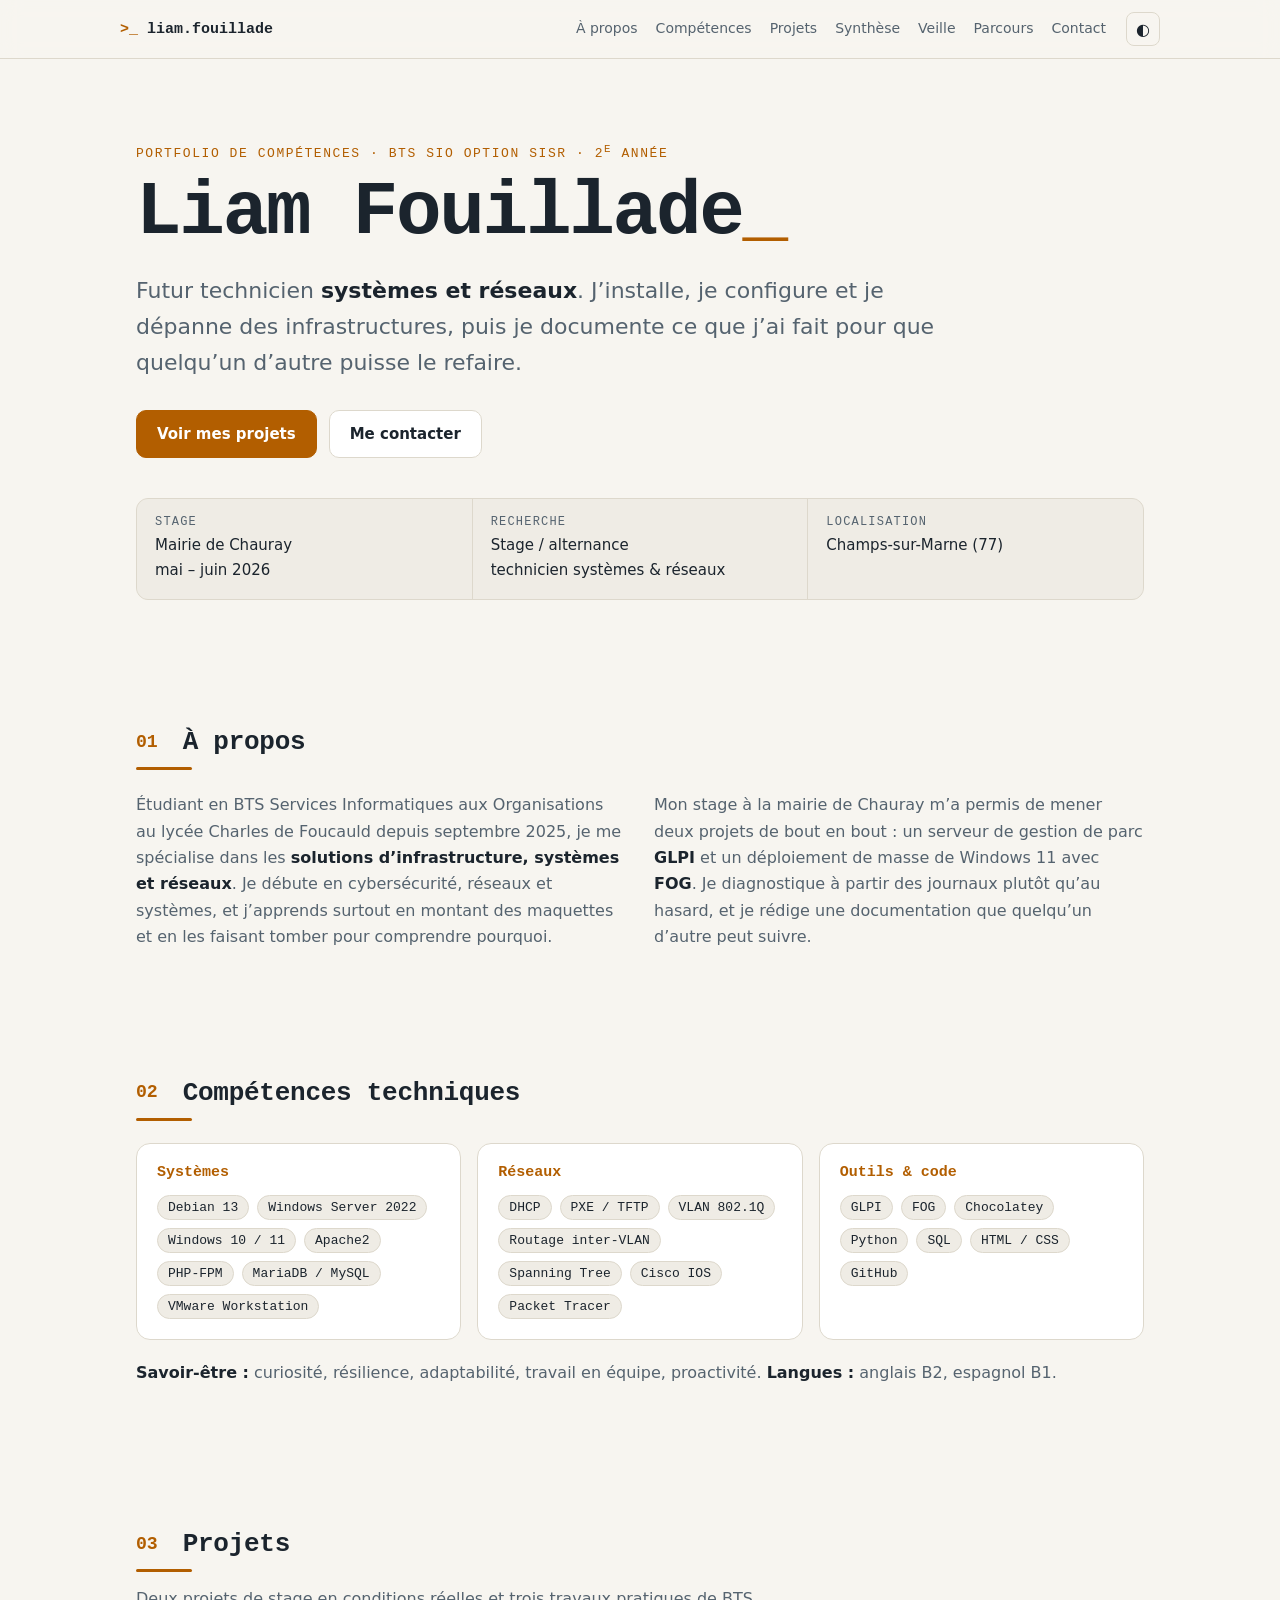
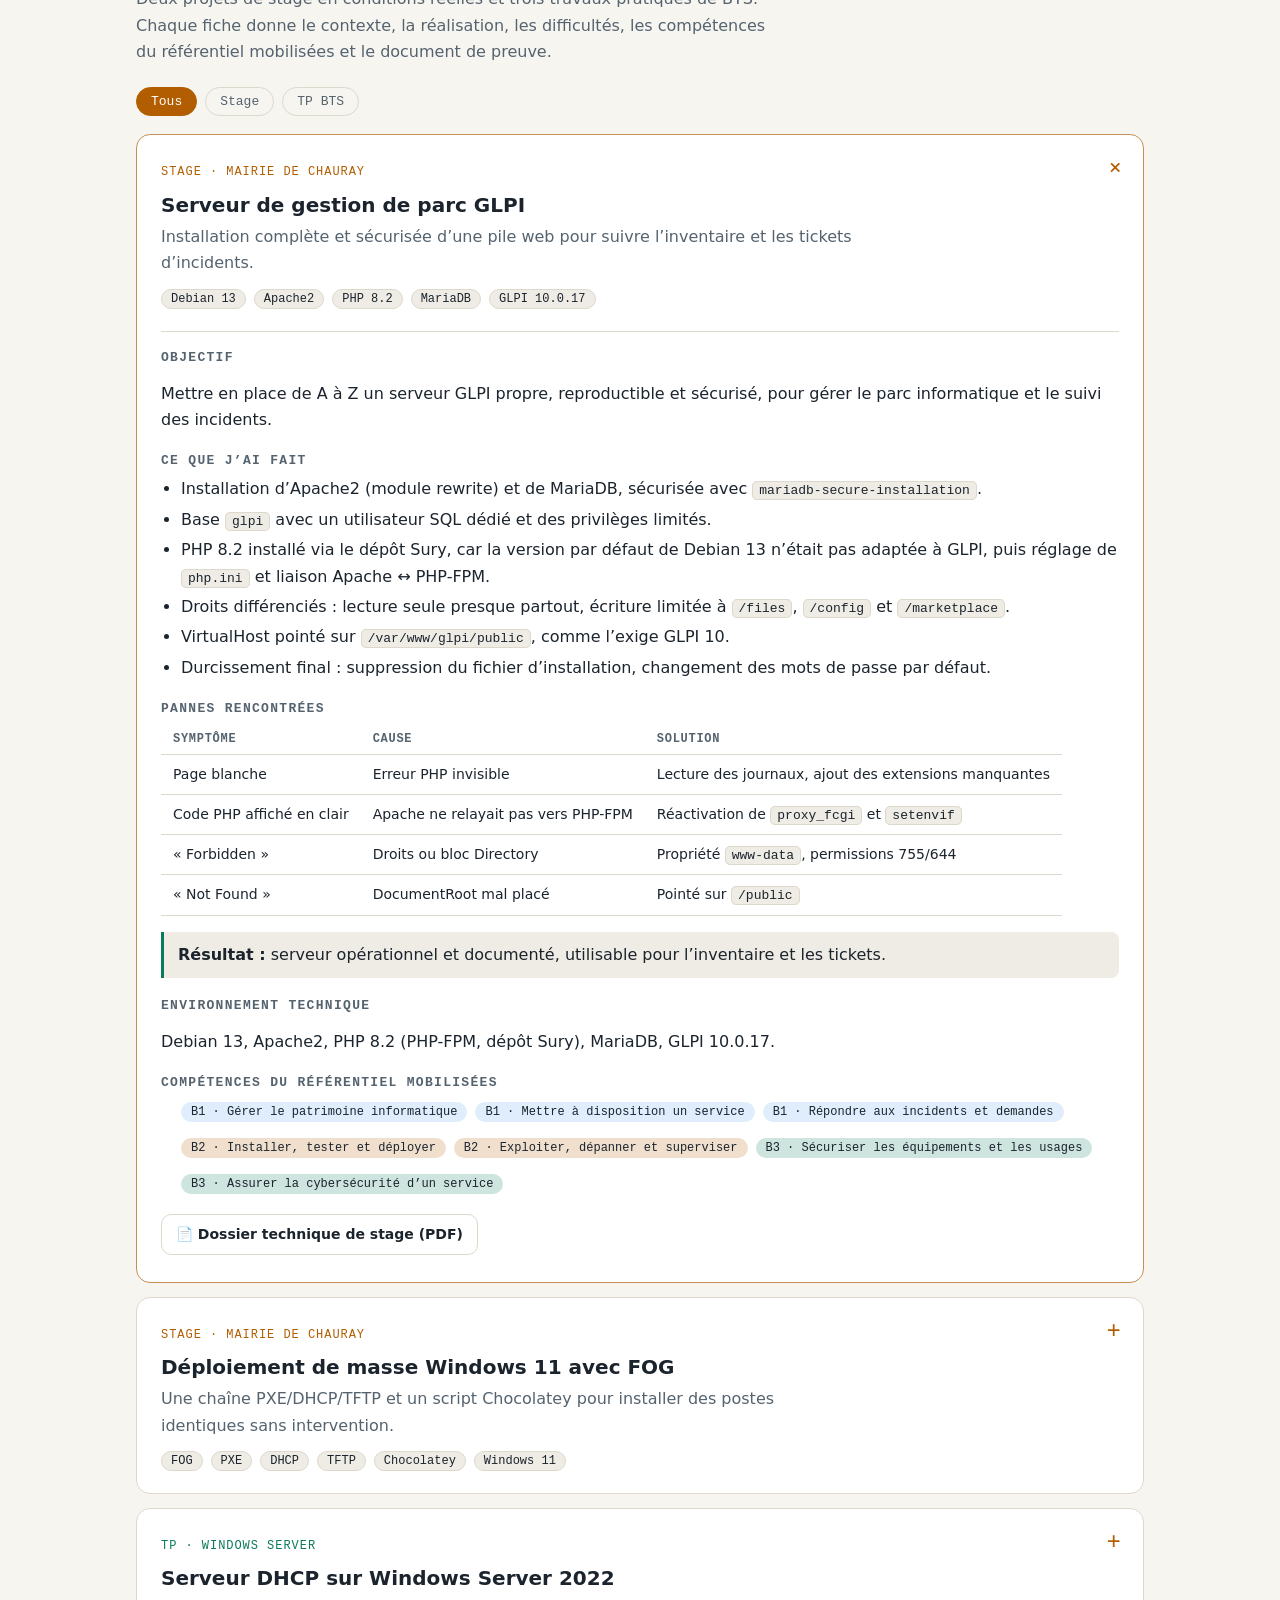
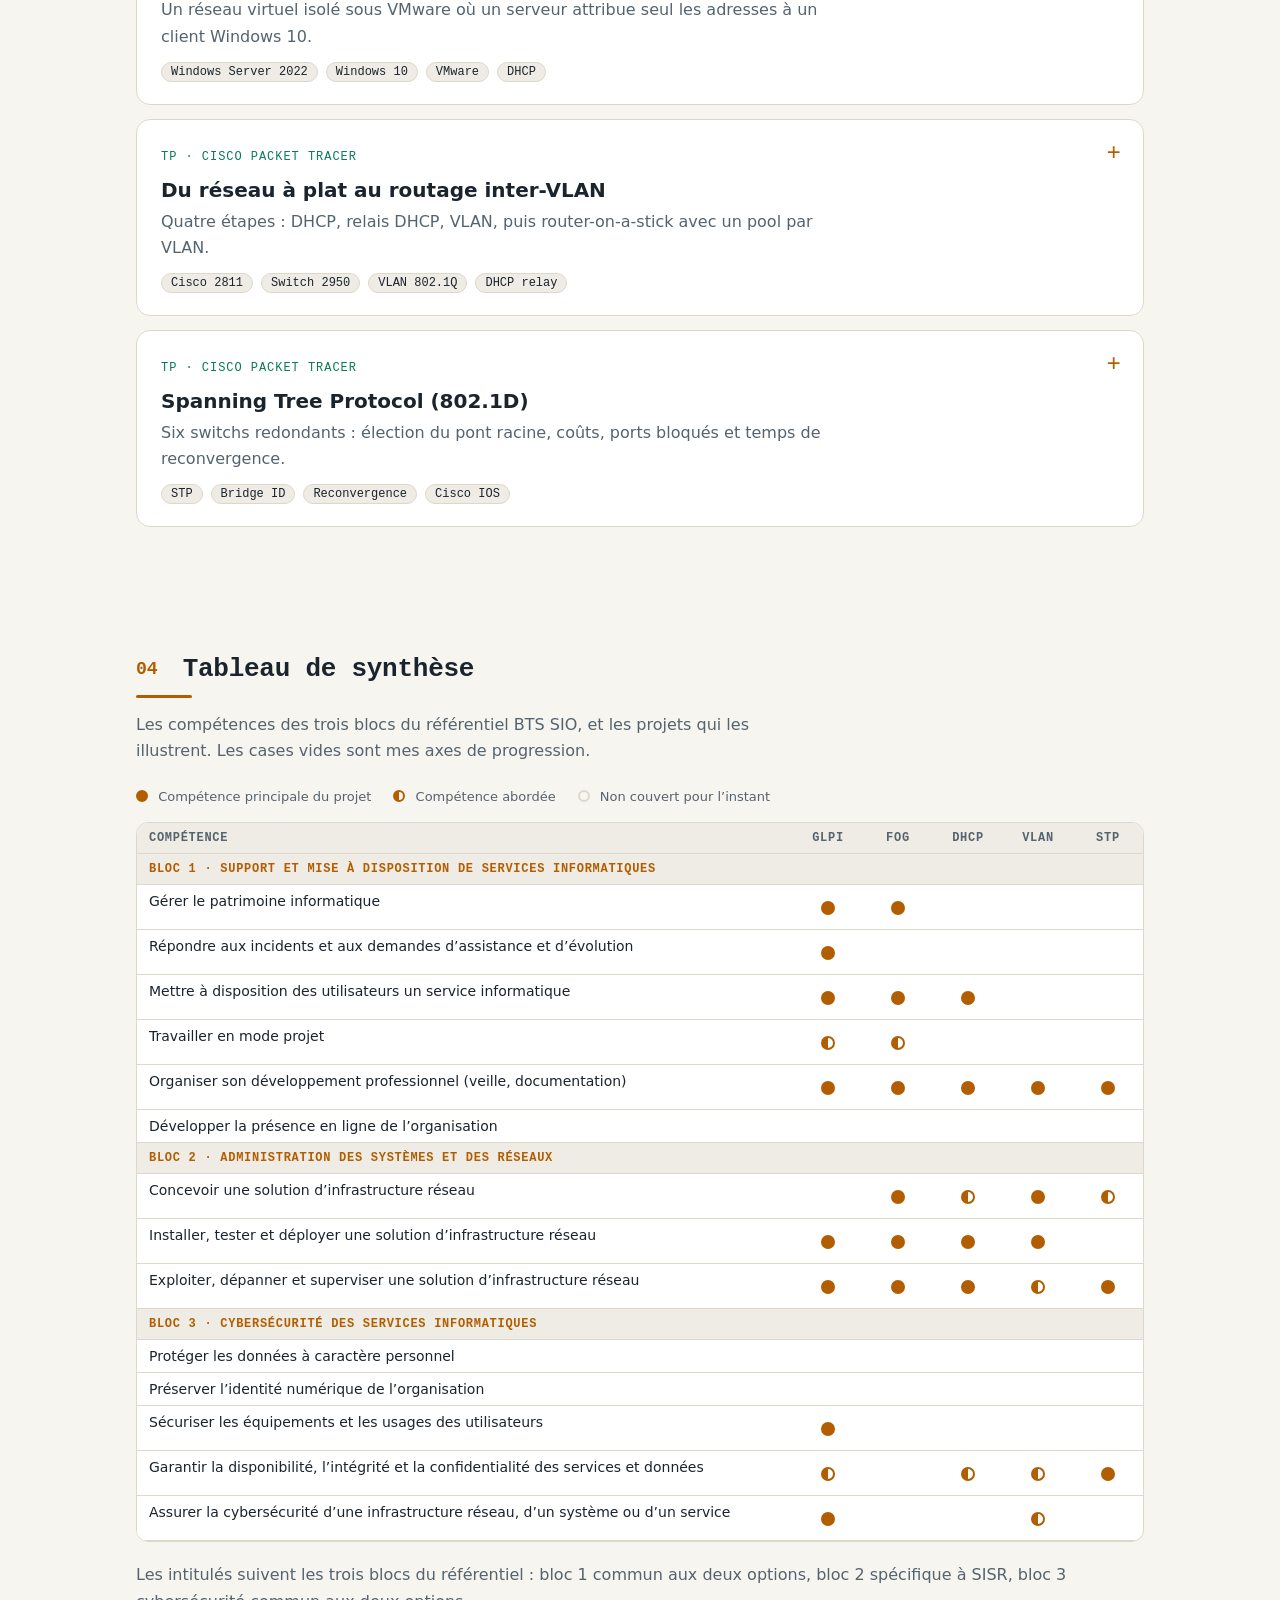
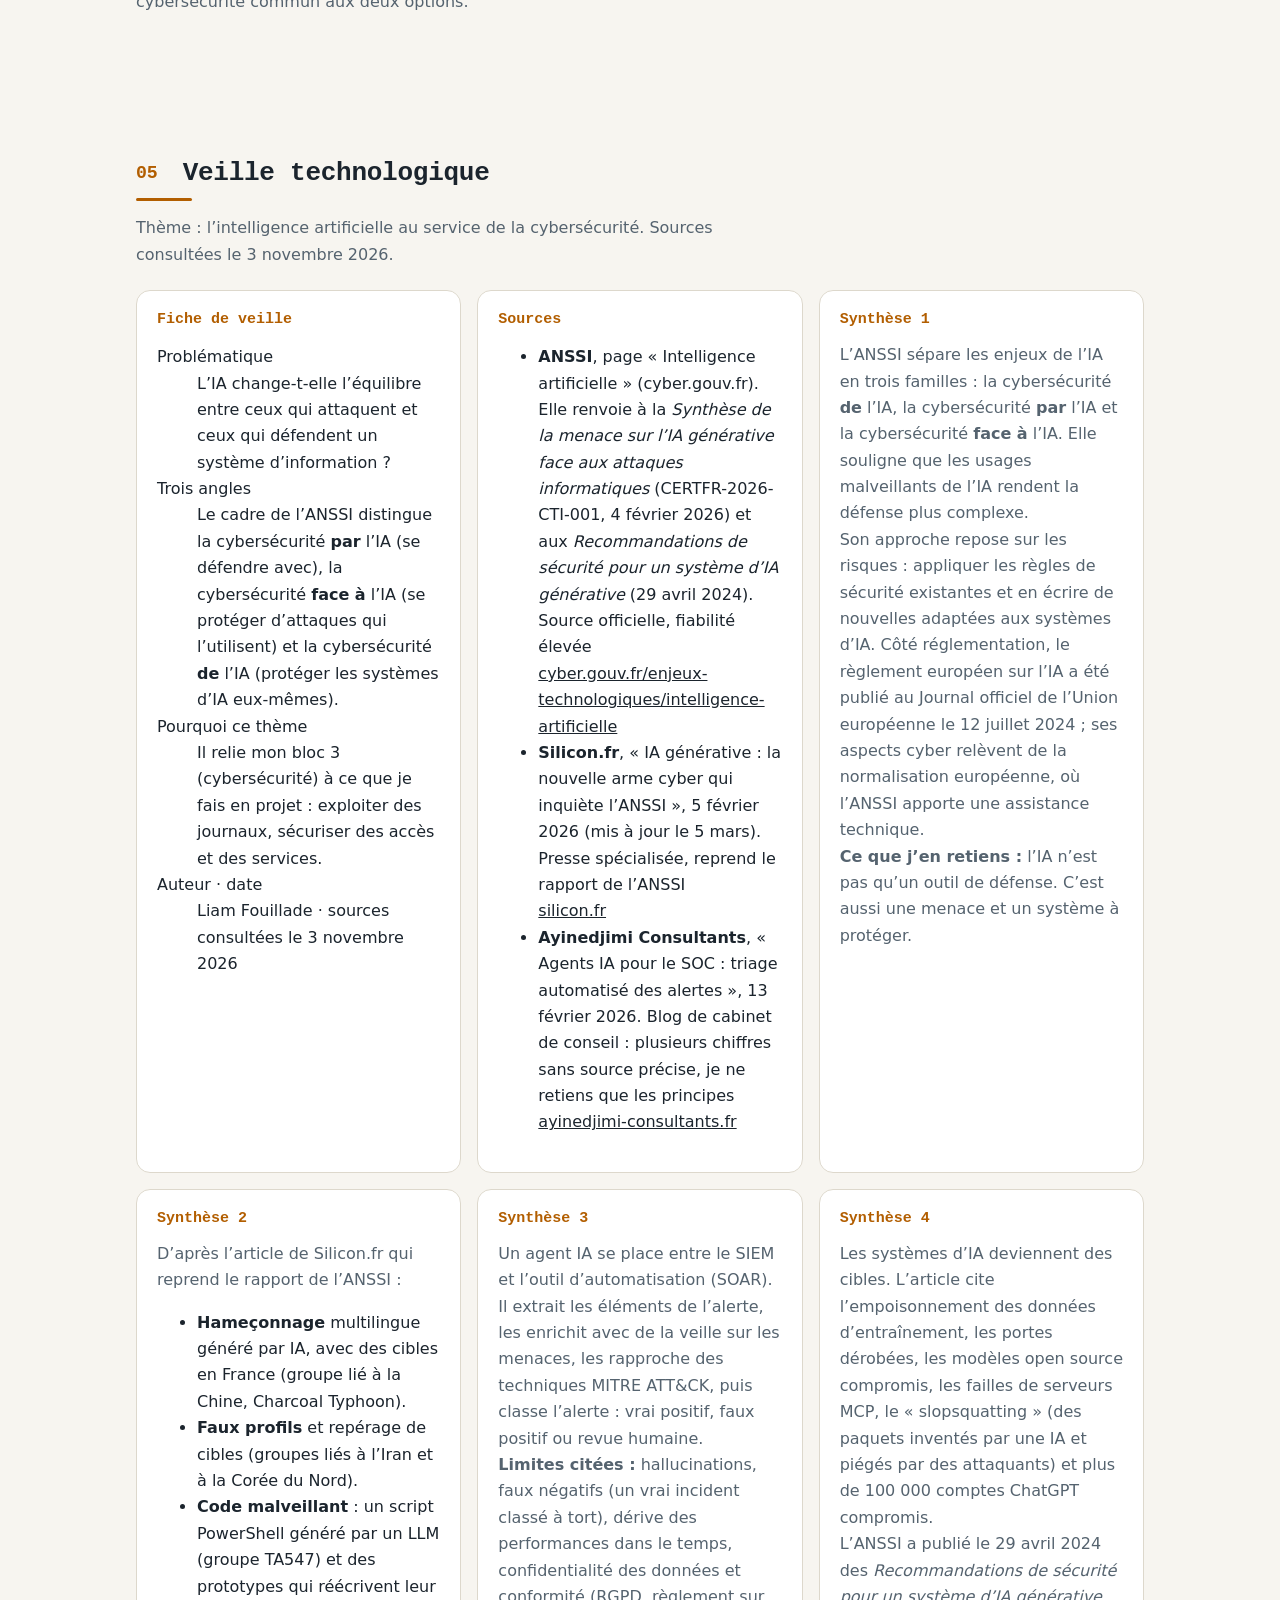
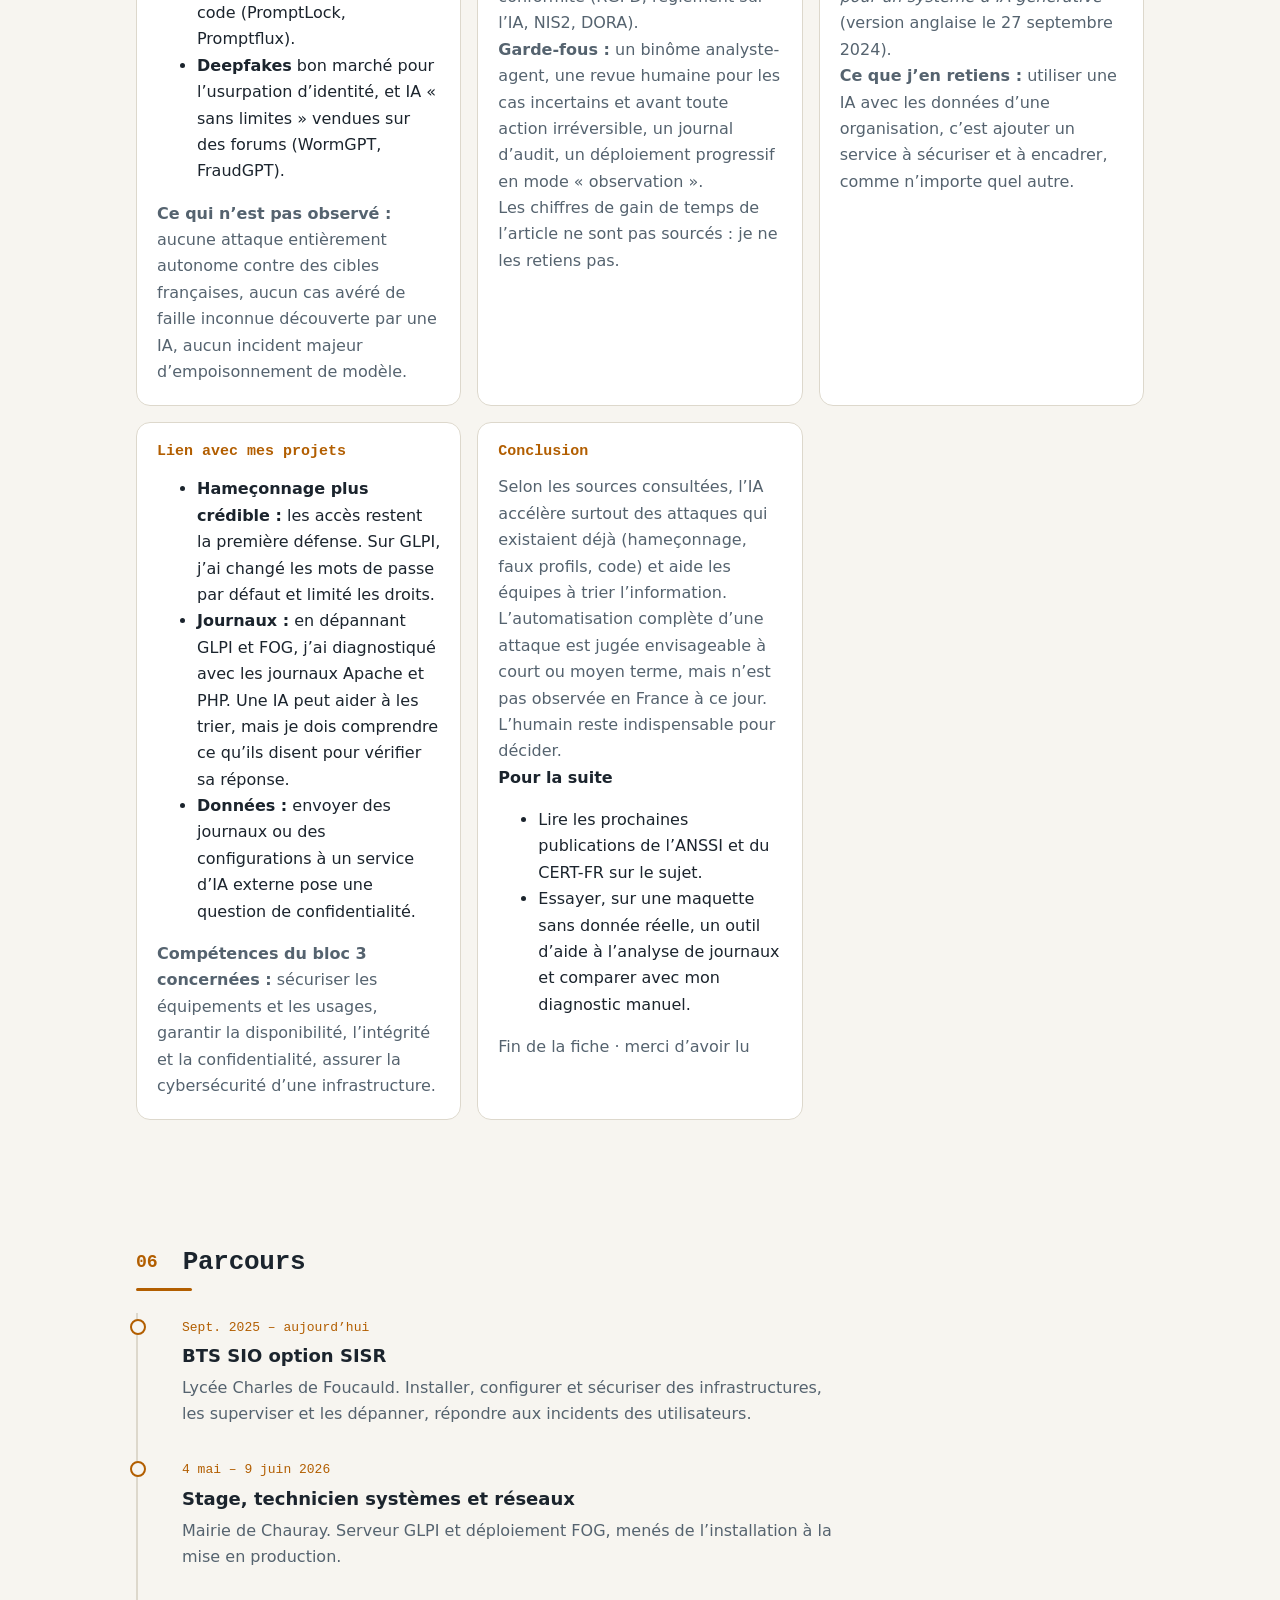
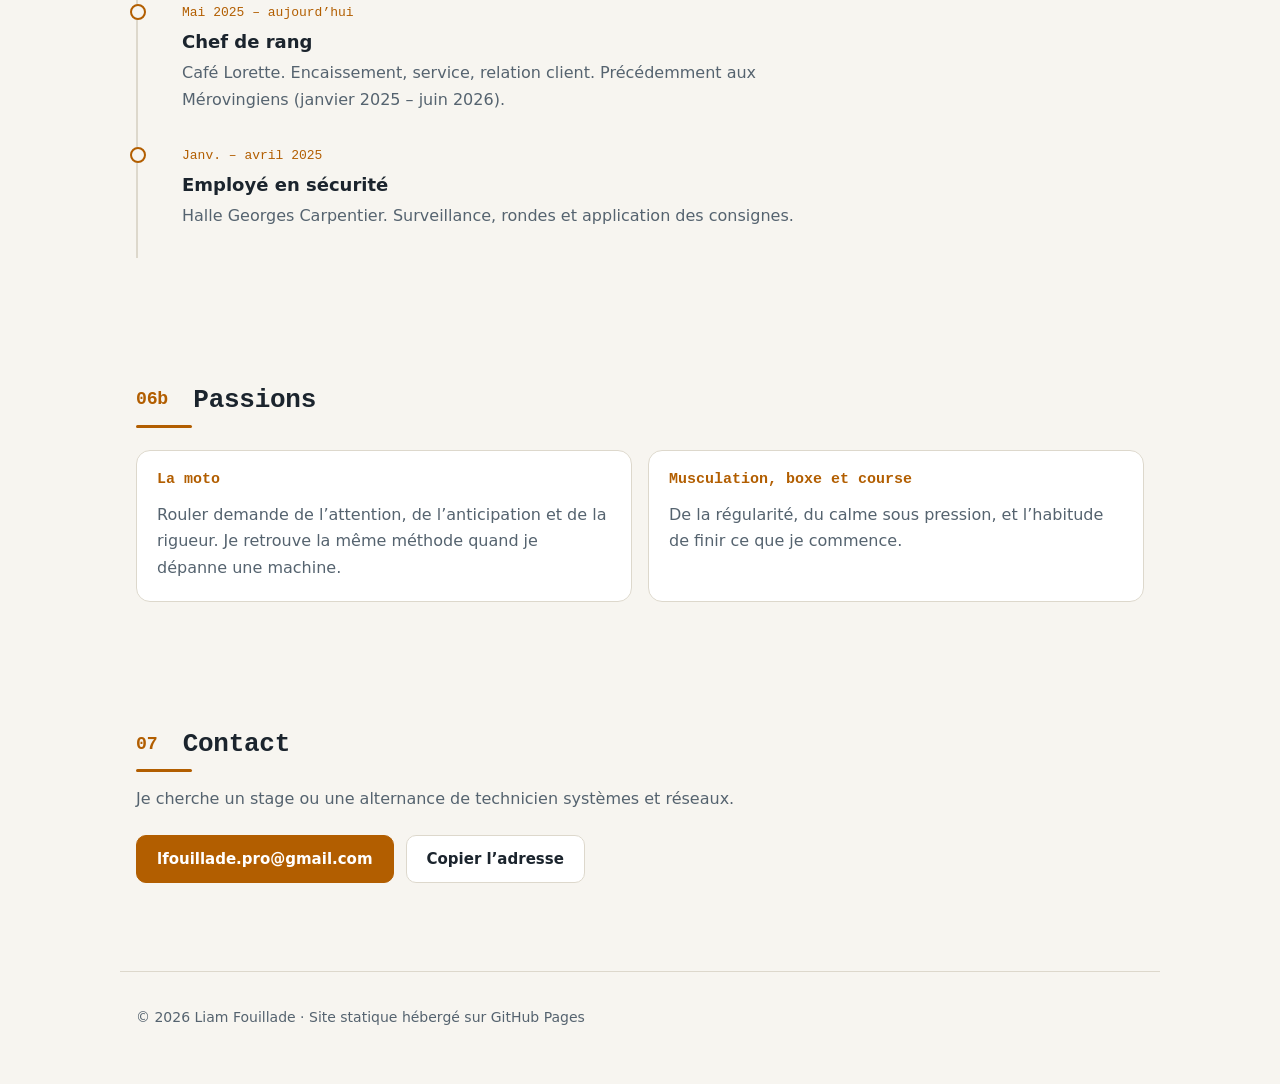
==== commit 6b716311: "Chambre v2 : téléphone, moto, sport, livre de veille IA et cybersécurité Co-Authored-By: Claude Sonn" ====
--- a/classique.html
+++ b/classique.html
@@ -281,35 +281,82 @@
 
   <section id="veille">
     <h2><span class="num">05</span> Veille technologique</h2>
-    <p class="sub">Ma veille suit ce que j’installe et exploite en projet : maintenir des services à jour et fiables.</p>
-    <div class="grid3">
-      <article class="card">
-        <h3>Thème</h3>
-        <p>Disponibilité et maintien en conditions opérationnelles des infrastructures : compatibilité des versions, redondance réseau, sécurisation après installation.</p>
-      </article>
-      <article class="card">
-        <h3>Sources</h3>
-        <ul class="plain">
-          <li>IT-Connect (tutoriels et actualités systèmes et réseaux)</li>
-          <li>Documentation Cisco (protocole Spanning Tree, document 10543)</li>
-          <li>Journaux Apache, PHP et GLPI lors des diagnostics</li>
-        </ul>
-      </article>
-      <article class="card">
-        <h3>Méthode</h3>
-        <p>Je pars d’un problème réel d’un projet, je cherche dans les sources, puis je vérifie par un test sur la maquette avant de l’écrire dans ma documentation.</p>
-      </article>
-    </div>
-    <h3 class="subh">Exemples issus de mes projets</h3>
+    <p class="sub">Thème : l’intelligence artificielle au service de la cybersécurité. Sources consultées le 3 novembre 2026.</p>
     <div class="grid2">
-      <article class="card">
-        <h4>Choisir la bonne version de PHP</h4>
-        <p>GLPI n’est pas garanti compatible avec toutes les versions de PHP. La version par défaut de Debian 13 ne convenait pas : j’ai installé PHP 8.2 depuis le dépôt Sury, après avoir vérifié la compatibilité.</p>
-      </article>
-      <article class="card">
-        <h4>Du STP au RSTP</h4>
-        <p>Pendant le TP, la reconvergence de STP a coûté 10 pings perdus (30 à 50 s). En entreprise on utilise plutôt RSTP (802.1w), qui reconverge en quelques secondes, activé avec <code>spanning-tree mode rapid-pvst</code> sur Cisco.</p>
-      </article>
+<article class="card"><h3>Fiche de veille</h3>
+  
+  
+  <dl class="fiche">
+    <dt>Problématique</dt><dd>L’IA change-t-elle l’équilibre entre ceux qui attaquent et ceux qui défendent un système d’information ?</dd>
+    <dt>Trois angles</dt><dd>Le cadre de l’ANSSI distingue la cybersécurité <b>par</b> l’IA (se défendre avec), la cybersécurité <b>face à</b> l’IA (se protéger d’attaques qui l’utilisent) et la cybersécurité <b>de</b> l’IA (protéger les systèmes d’IA eux-mêmes).</dd>
+    <dt>Pourquoi ce thème</dt><dd>Il relie mon bloc 3 (cybersécurité) à ce que je fais en projet : exploiter des journaux, sécuriser des accès et des services.</dd>
+    <dt>Auteur · date</dt><dd>Liam Fouillade · sources consultées le 3 novembre 2026</dd>
+  </dl>
+</article>
+<article class="card"><h3>Sources</h3>
+  
+  
+  <ul class="src">
+    <li><b>ANSSI</b>, page « Intelligence artificielle » (cyber.gouv.fr). Elle renvoie à la <i>Synthèse de la menace sur l’IA générative face aux attaques informatiques</i> (CERTFR-2026-CTI-001, 4 février 2026) et aux <i>Recommandations de sécurité pour un système d’IA générative</i> (29 avril 2024). <span class="fi hi">Source officielle, fiabilité élevée</span><br><a href="https://cyber.gouv.fr/enjeux-technologiques/intelligence-artificielle/" target="_blank" rel="noopener">cyber.gouv.fr/enjeux-technologiques/intelligence-artificielle</a></li>
+    <li><b>Silicon.fr</b>, « IA générative : la nouvelle arme cyber qui inquiète l’ANSSI », 5 février 2026 (mis à jour le 5 mars). <span class="fi mid">Presse spécialisée, reprend le rapport de l’ANSSI</span><br><a href="https://www.silicon.fr/cybersecurite-1371/ia-generative-la-nouvelle-arme-cyber-qui-inquiete-lanssi-225573" target="_blank" rel="noopener">silicon.fr</a></li>
+    <li><b>Ayinedjimi Consultants</b>, « Agents IA pour le SOC : triage automatisé des alertes », 13 février 2026. <span class="fi low">Blog de cabinet de conseil : plusieurs chiffres sans source précise, je ne retiens que les principes</span><br><a href="https://ayinedjimi-consultants.fr/articles/ia-agents-soc-triage-alertes" target="_blank" rel="noopener">ayinedjimi-consultants.fr</a></li>
+  </ul>
+</article>
+<article class="card"><h3>Synthèse 1</h3>
+  
+  
+  <p>L’ANSSI sépare les enjeux de l’IA en trois familles : la cybersécurité <b>de</b> l’IA, la cybersécurité <b>par</b> l’IA et la cybersécurité <b>face à</b> l’IA. Elle souligne que les usages malveillants de l’IA rendent la défense plus complexe.</p>
+  <p>Son approche repose sur les risques : appliquer les règles de sécurité existantes et en écrire de nouvelles adaptées aux systèmes d’IA. Côté réglementation, le règlement européen sur l’IA a été publié au Journal officiel de l’Union européenne le 12 juillet 2024 ; ses aspects cyber relèvent de la normalisation européenne, où l’ANSSI apporte une assistance technique.</p>
+  <p class="take"><b>Ce que j’en retiens :</b> l’IA n’est pas qu’un outil de défense. C’est aussi une menace et un système à protéger.</p>
+</article>
+<article class="card"><h3>Synthèse 2</h3>
+  
+  
+  <p>D’après l’article de Silicon.fr qui reprend le rapport de l’ANSSI :</p>
+  <ul>
+    <li><b>Hameçonnage</b> multilingue généré par IA, avec des cibles en France (groupe lié à la Chine, Charcoal Typhoon).</li>
+    <li><b>Faux profils</b> et repérage de cibles (groupes liés à l’Iran et à la Corée du Nord).</li>
+    <li><b>Code malveillant</b> : un script PowerShell généré par un LLM (groupe TA547) et des prototypes qui réécrivent leur code (PromptLock, Promptflux).</li>
+    <li><b>Deepfakes</b> bon marché pour l’usurpation d’identité, et IA « sans limites » vendues sur des forums (WormGPT, FraudGPT).</li>
+  </ul>
+  <p class="take"><b>Ce qui n’est pas observé :</b> aucune attaque entièrement autonome contre des cibles françaises, aucun cas avéré de faille inconnue découverte par une IA, aucun incident majeur d’empoisonnement de modèle.</p>
+</article>
+<article class="card"><h3>Synthèse 3</h3>
+  
+  
+  <p>Un agent IA se place entre le SIEM et l’outil d’automatisation (SOAR). Il extrait les éléments de l’alerte, les enrichit avec de la veille sur les menaces, les rapproche des techniques MITRE ATT&amp;CK, puis classe l’alerte : vrai positif, faux positif ou revue humaine.</p>
+  <p><b>Limites citées :</b> hallucinations, faux négatifs (un vrai incident classé à tort), dérive des performances dans le temps, confidentialité des données et conformité (RGPD, règlement sur l’IA, NIS2, DORA).</p>
+  <p><b>Garde-fous :</b> un binôme analyste-agent, une revue humaine pour les cas incertains et avant toute action irréversible, un journal d’audit, un déploiement progressif en mode « observation ».</p>
+  <p class="note">Les chiffres de gain de temps de l’article ne sont pas sourcés : je ne les retiens pas.</p>
+</article>
+<article class="card"><h3>Synthèse 4</h3>
+  
+  
+  <p>Les systèmes d’IA deviennent des cibles. L’article cite l’empoisonnement des données d’entraînement, les portes dérobées, les modèles open source compromis, les failles de serveurs MCP, le « slopsquatting » (des paquets inventés par une IA et piégés par des attaquants) et plus de 100 000 comptes ChatGPT compromis.</p>
+  <p>L’ANSSI a publié le 29 avril 2024 des <i>Recommandations de sécurité pour un système d’IA générative</i> (version anglaise le 27 septembre 2024).</p>
+  <p class="take"><b>Ce que j’en retiens :</b> utiliser une IA avec les données d’une organisation, c’est ajouter un service à sécuriser et à encadrer, comme n’importe quel autre.</p>
+</article>
+<article class="card"><h3>Lien avec mes projets</h3>
+  
+  
+  <ul>
+    <li><b>Hameçonnage plus crédible :</b> les accès restent la première défense. Sur GLPI, j’ai changé les mots de passe par défaut et limité les droits.</li>
+    <li><b>Journaux :</b> en dépannant GLPI et FOG, j’ai diagnostiqué avec les journaux Apache et PHP. Une IA peut aider à les trier, mais je dois comprendre ce qu’ils disent pour vérifier sa réponse.</li>
+    <li><b>Données :</b> envoyer des journaux ou des configurations à un service d’IA externe pose une question de confidentialité.</li>
+  </ul>
+  <p class="take"><b>Compétences du bloc 3 concernées :</b> sécuriser les équipements et les usages, garantir la disponibilité, l’intégrité et la confidentialité, assurer la cybersécurité d’une infrastructure.</p>
+</article>
+<article class="card"><h3>Conclusion</h3>
+  
+  
+  <p>Selon les sources consultées, l’IA accélère surtout des attaques qui existaient déjà (hameçonnage, faux profils, code) et aide les équipes à trier l’information. L’automatisation complète d’une attaque est jugée envisageable à court ou moyen terme, mais n’est pas observée en France à ce jour. L’humain reste indispensable pour décider.</p>
+  <h4>Pour la suite</h4>
+  <ul>
+    <li>Lire les prochaines publications de l’ANSSI et du CERT-FR sur le sujet.</li>
+    <li>Essayer, sur une maquette sans donnée réelle, un outil d’aide à l’analyse de journaux et comparer avec mon diagnostic manuel.</li>
+  </ul>
+  <p class="fin">Fin de la fiche · merci d’avoir lu</p>
+</article>
     </div>
   </section>
 
@@ -339,14 +386,23 @@
     </ol>
   </section>
 
+  <section id="passions">
+    <h2><span class="num">06b</span> Passions</h2>
+    <div class="grid2">
+      <article class="card"><h3>La moto</h3><p>Rouler demande de l’attention, de l’anticipation et de la rigueur. Je retrouve la même méthode quand je dépanne une machine.</p></article>
+      <article class="card"><h3>Musculation, boxe et course</h3><p>De la régularité, du calme sous pression, et l’habitude de finir ce que je commence.</p></article>
+    </div>
+  </section>
+
   <section id="contact">
     <h2><span class="num">07</span> Contact</h2>
     <p class="sub">Je cherche un stage ou une alternance de technicien systèmes et réseaux.</p>
     <div class="contact">
       <a class="btn primary" id="mail" href="mailto:lfouillade.pro@gmail.com">lfouillade.pro@gmail.com</a>
       <button class="btn" id="copy" type="button">Copier l’adresse</button>
-      <a class="btn" href="https://github.com/1iam-boop" target="_blank" rel="noopener">GitHub</a>
-          </div>
+      <!-- <a class="btn" href="https://github.com/TON-PSEUDO">GitHub</a> -->
+      <!-- <a class="btn" href="CV_Liam_Fouillade.pdf" download>Télécharger mon CV</a> -->
+    </div>
   </section>
 </main>
 
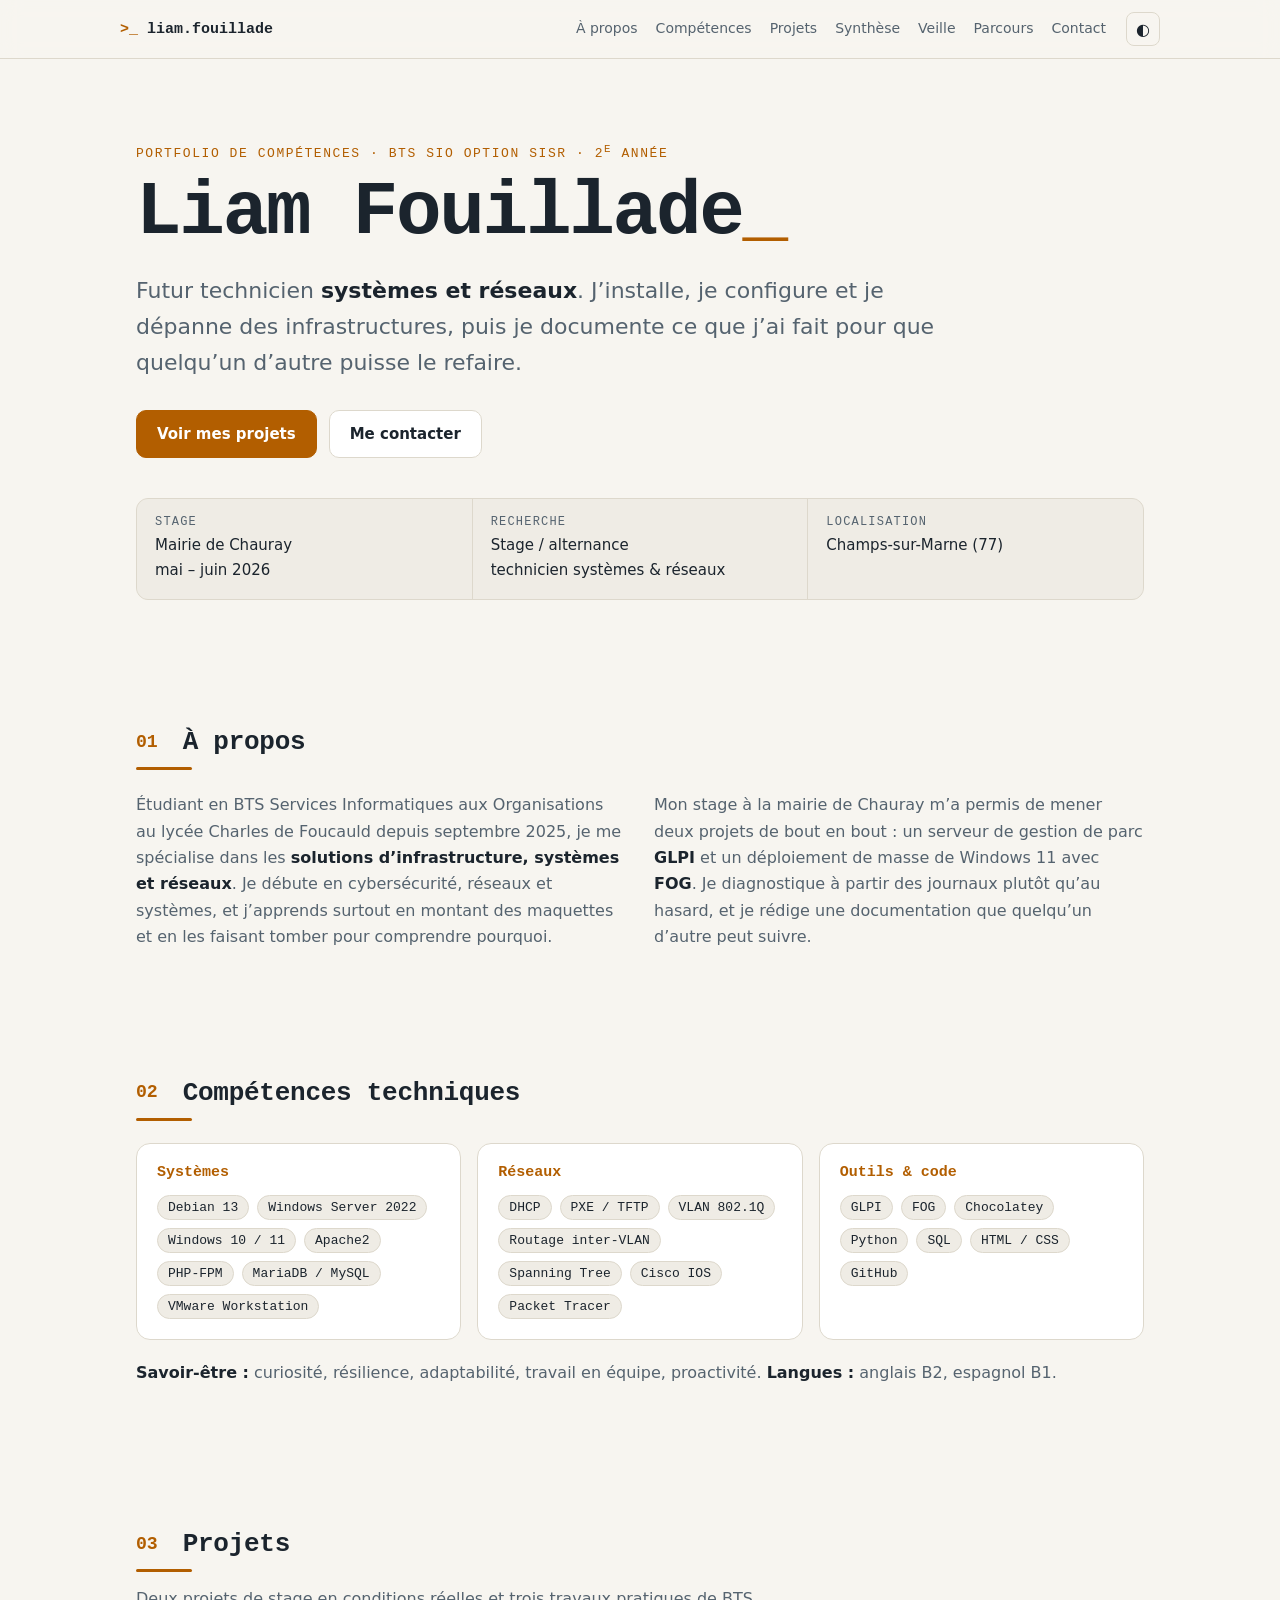
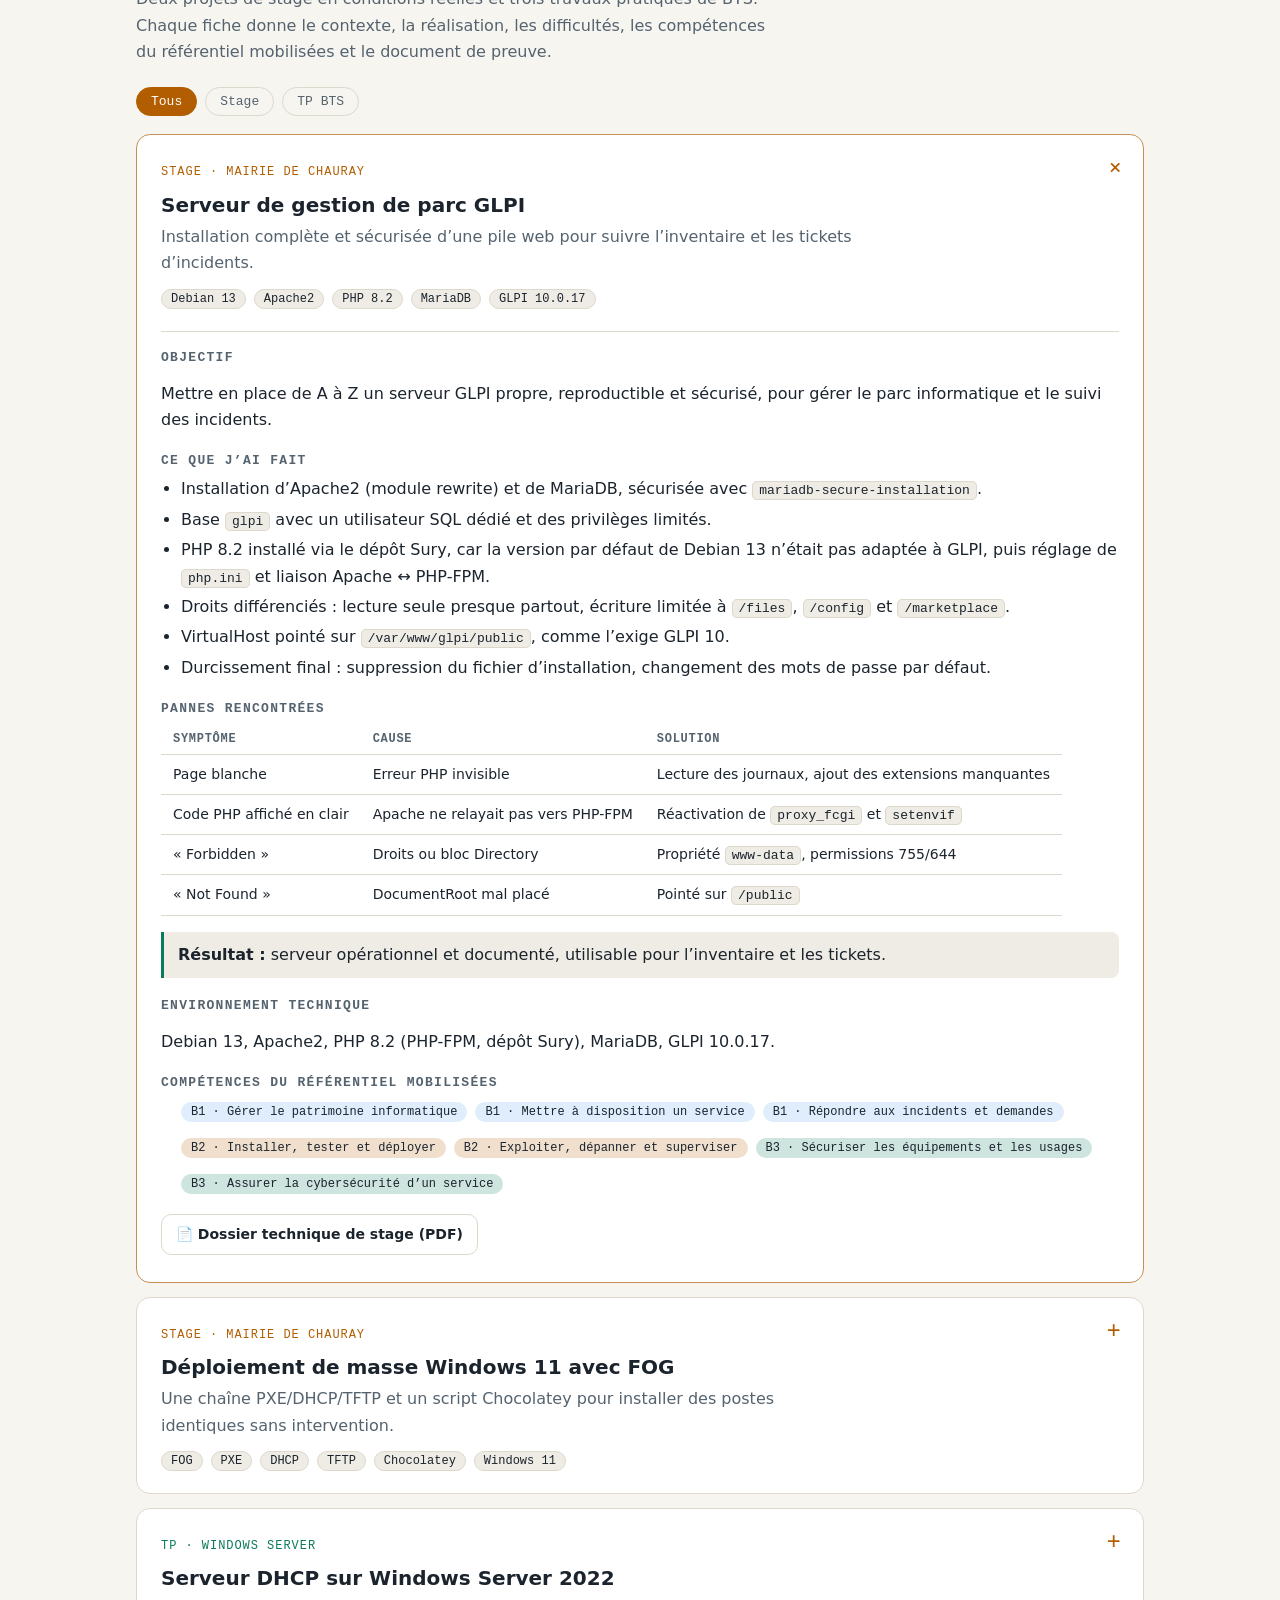
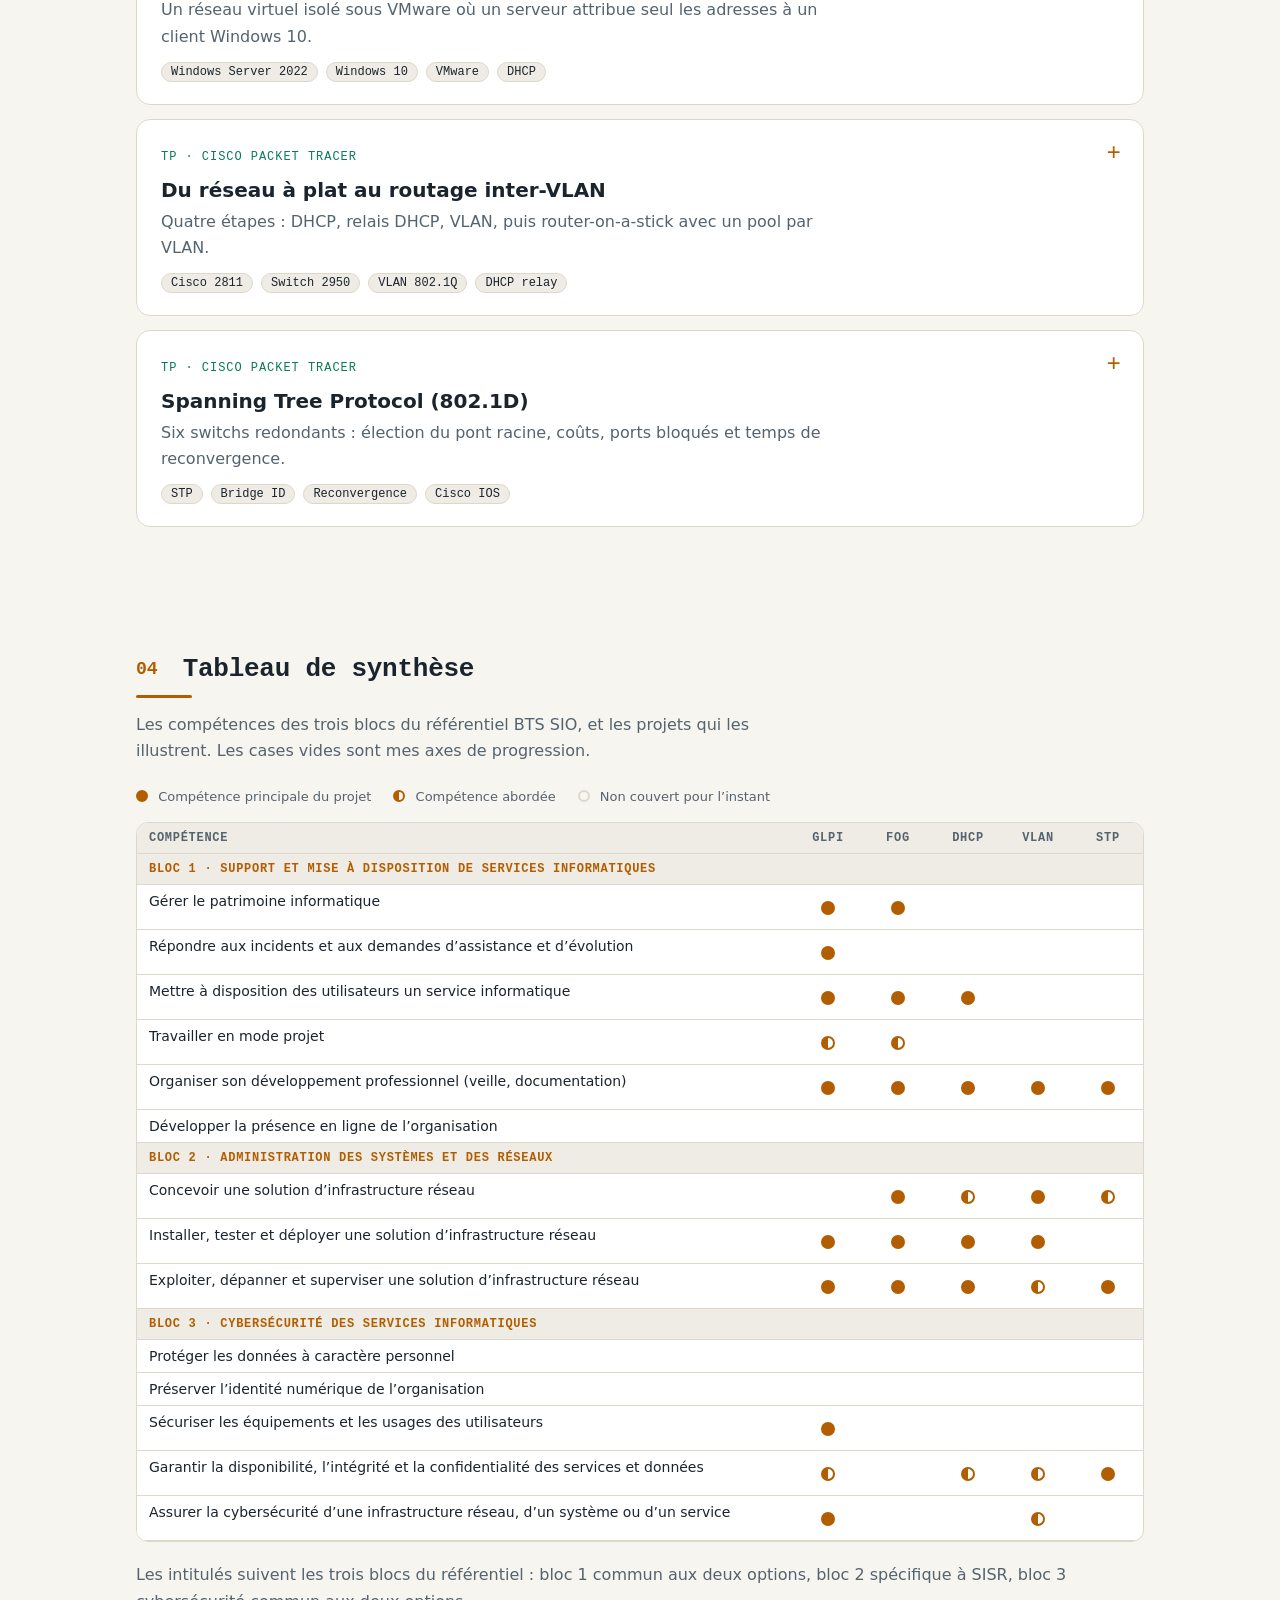
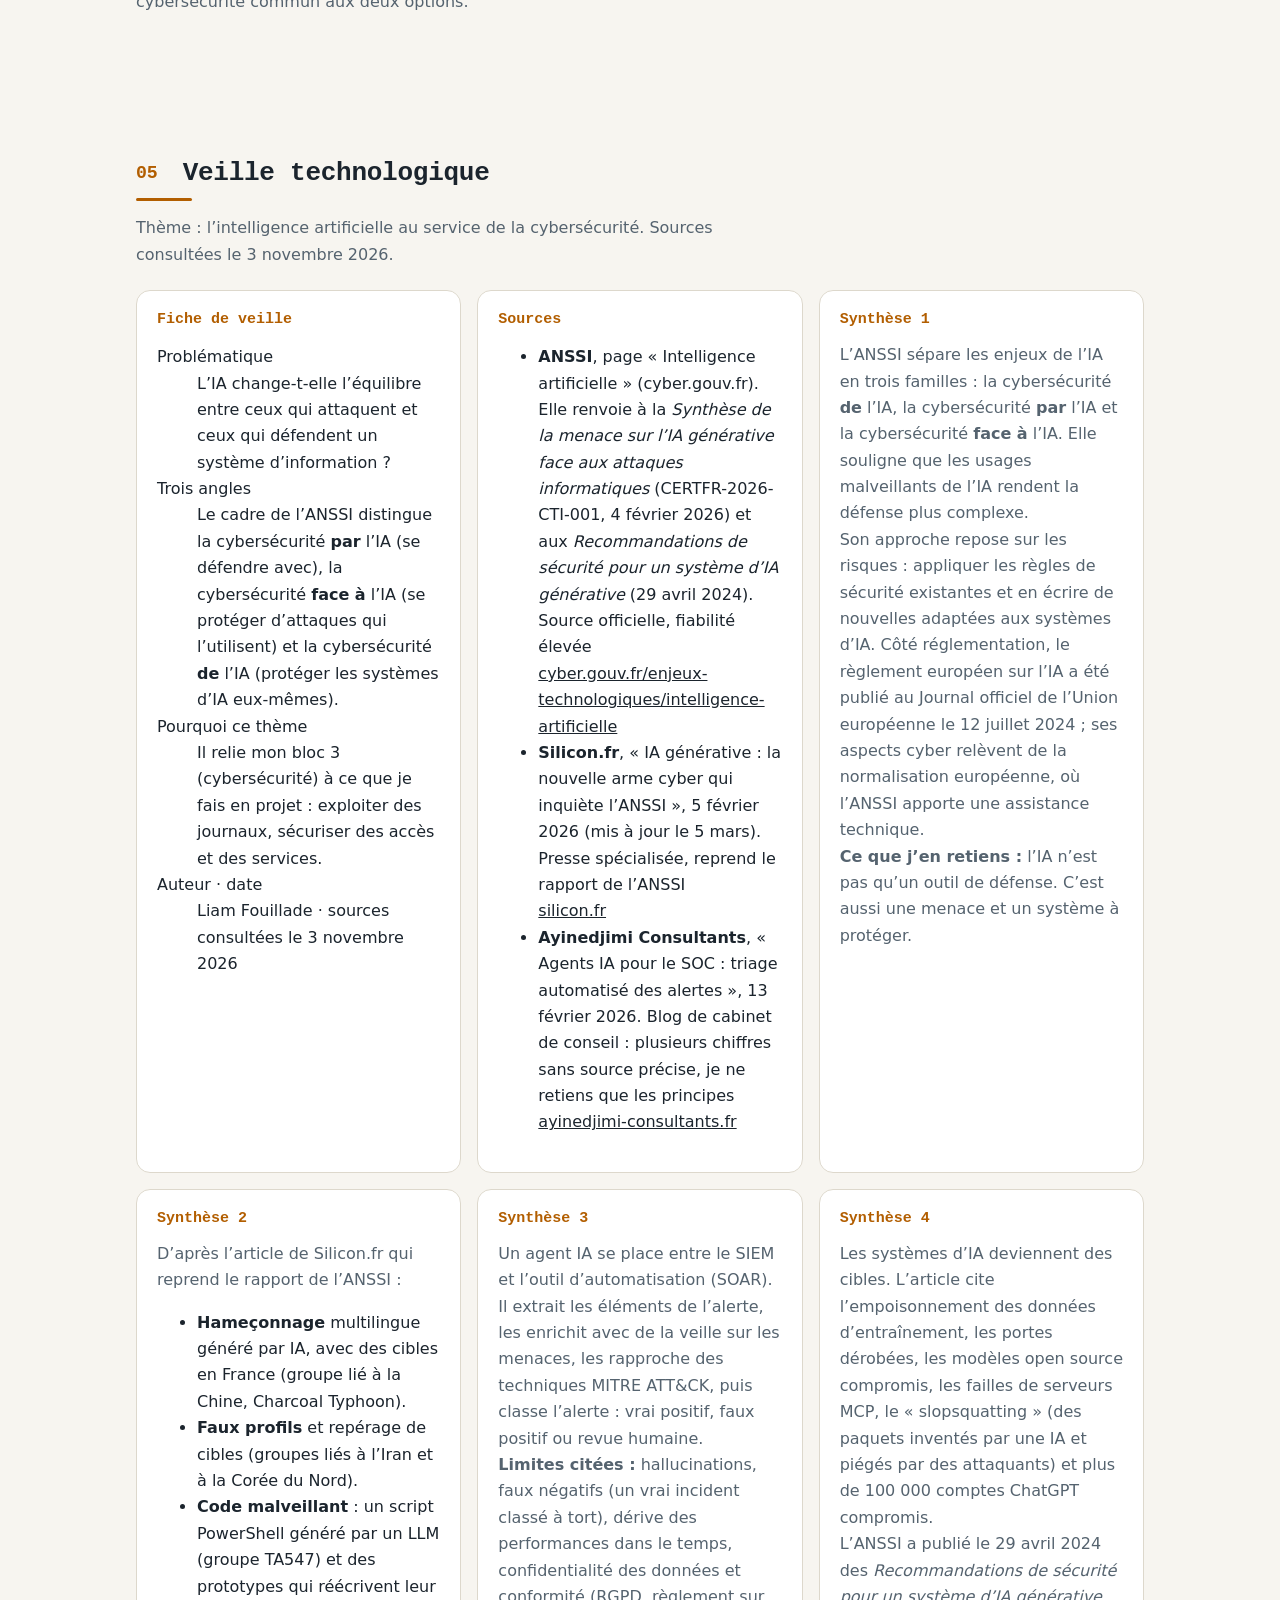
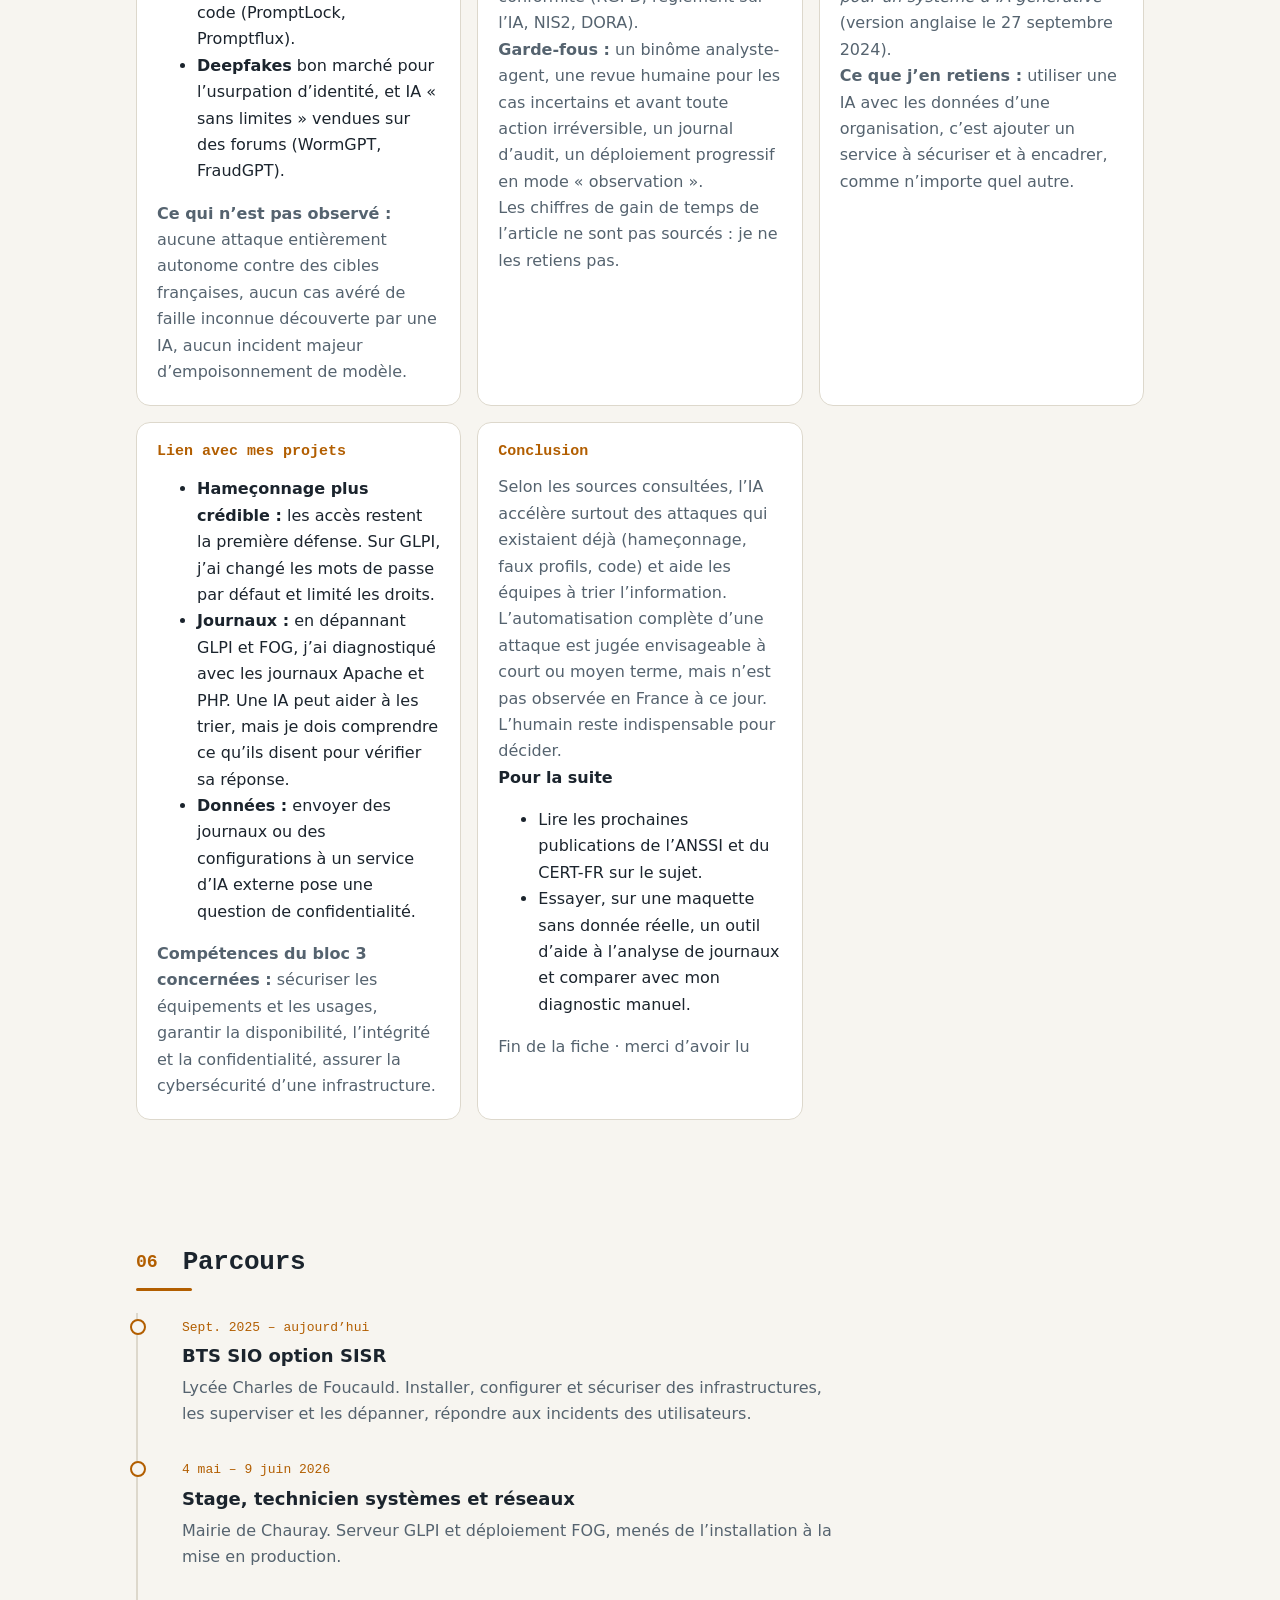
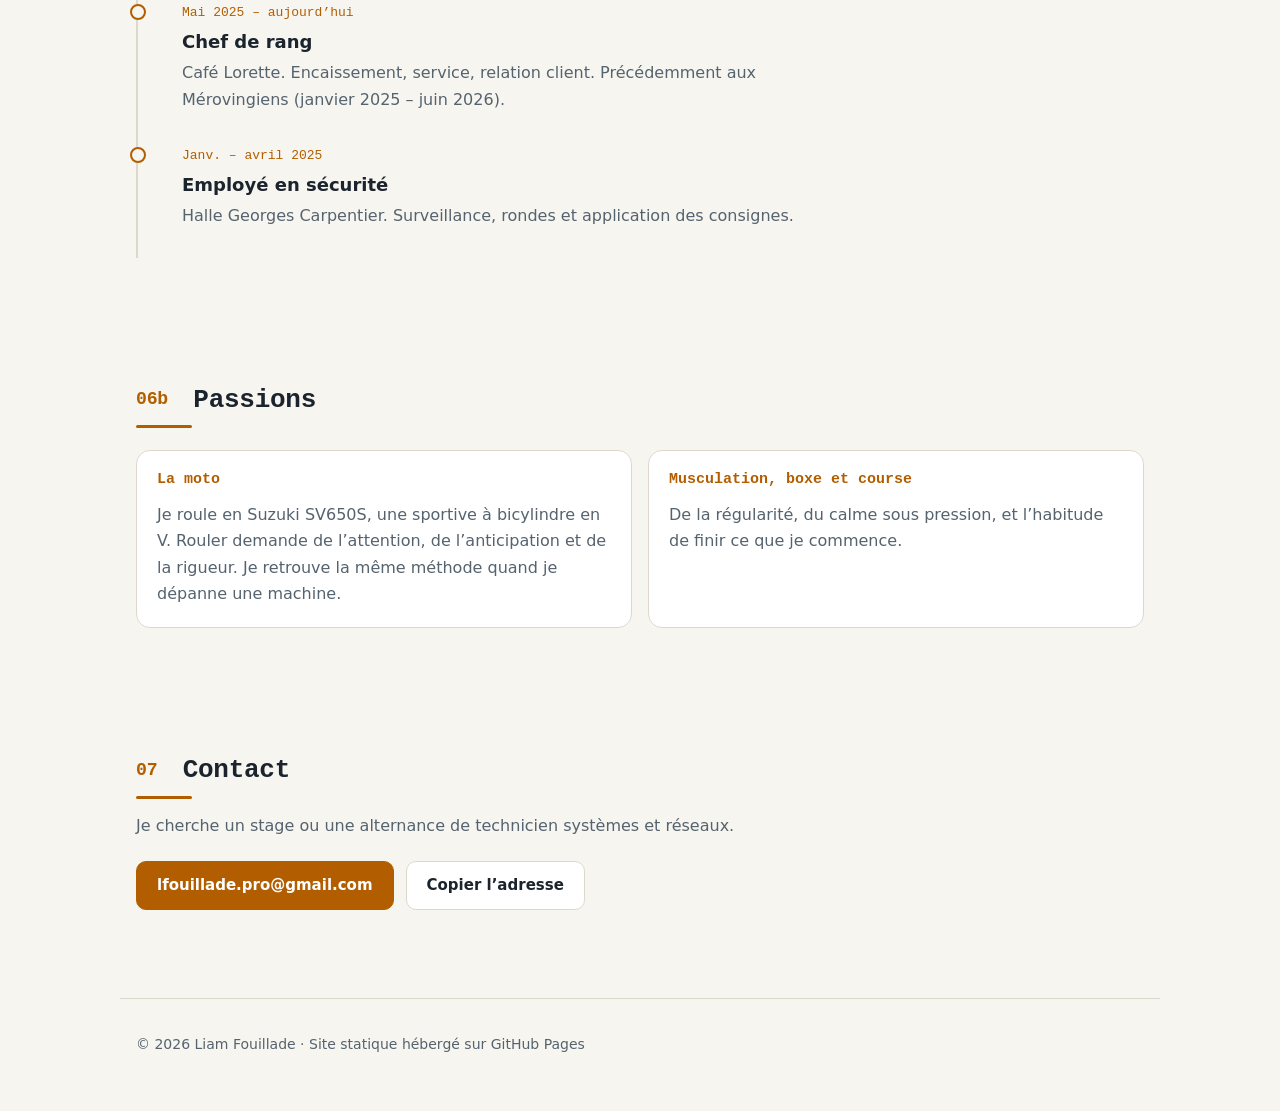
==== commit 2b0123cd: "Moto sportive type SV650S, parcours cadre par cadre, tablette à déverrouiller Co-Authored-By: Claude" ====
--- a/classique.html
+++ b/classique.html
@@ -389,7 +389,7 @@
   <section id="passions">
     <h2><span class="num">06b</span> Passions</h2>
     <div class="grid2">
-      <article class="card"><h3>La moto</h3><p>Rouler demande de l’attention, de l’anticipation et de la rigueur. Je retrouve la même méthode quand je dépanne une machine.</p></article>
+      <article class="card"><h3>La moto</h3><p>Je roule en Suzuki SV650S, une sportive à bicylindre en V. Rouler demande de l’attention, de l’anticipation et de la rigueur. Je retrouve la même méthode quand je dépanne une machine.</p></article>
       <article class="card"><h3>Musculation, boxe et course</h3><p>De la régularité, du calme sous pression, et l’habitude de finir ce que je commence.</p></article>
     </div>
   </section>
